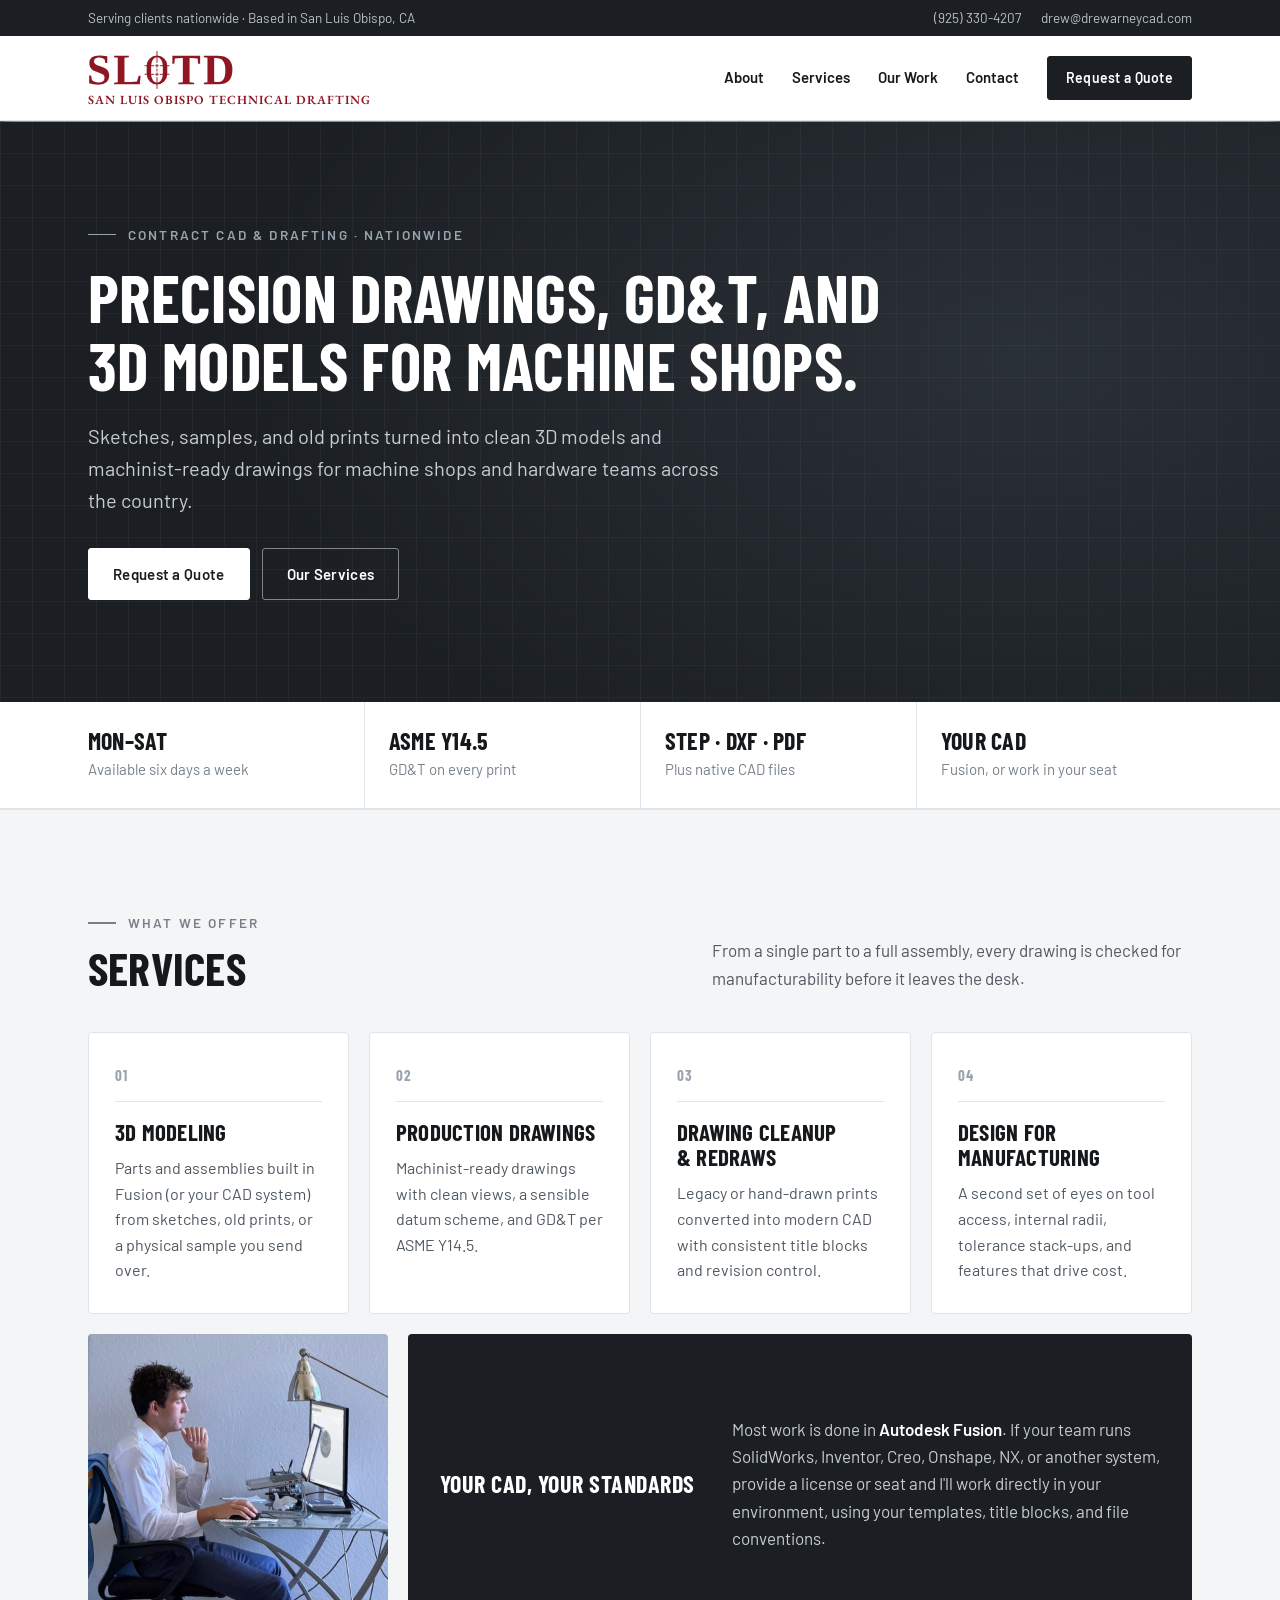
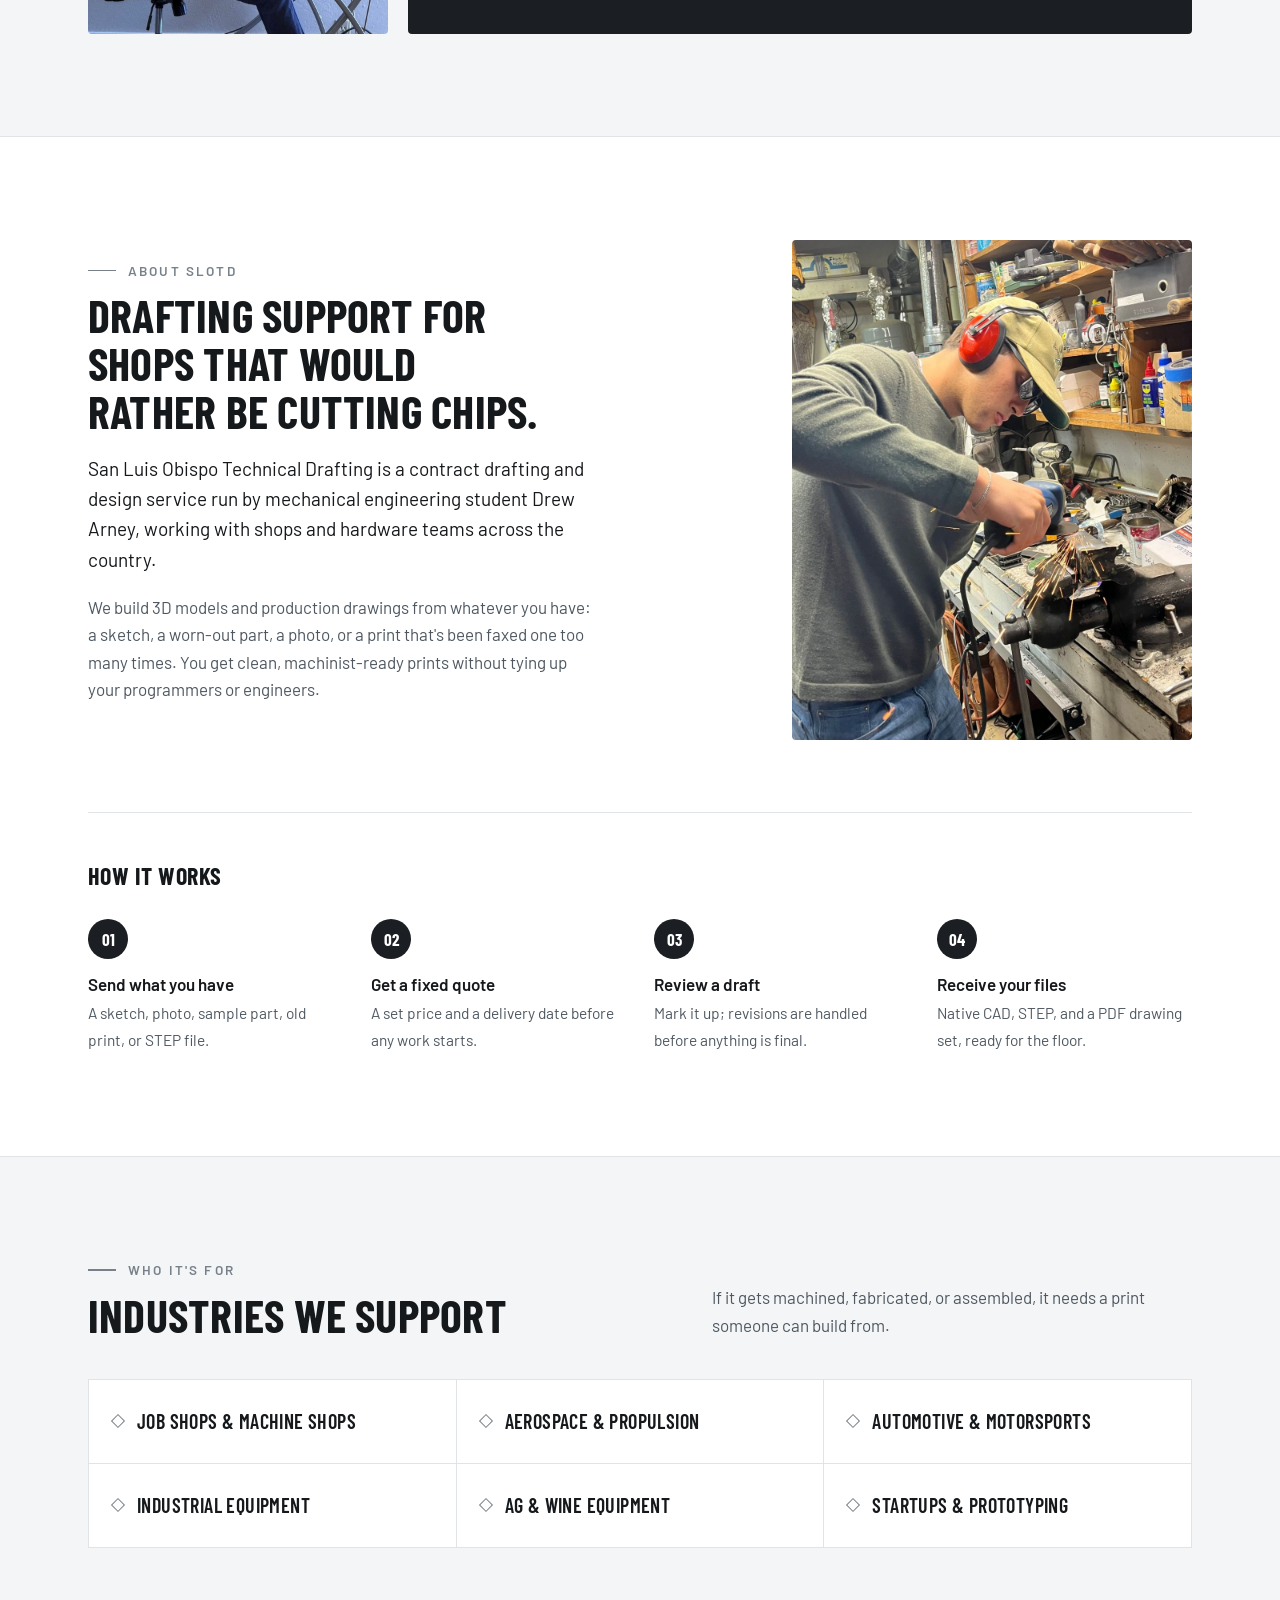
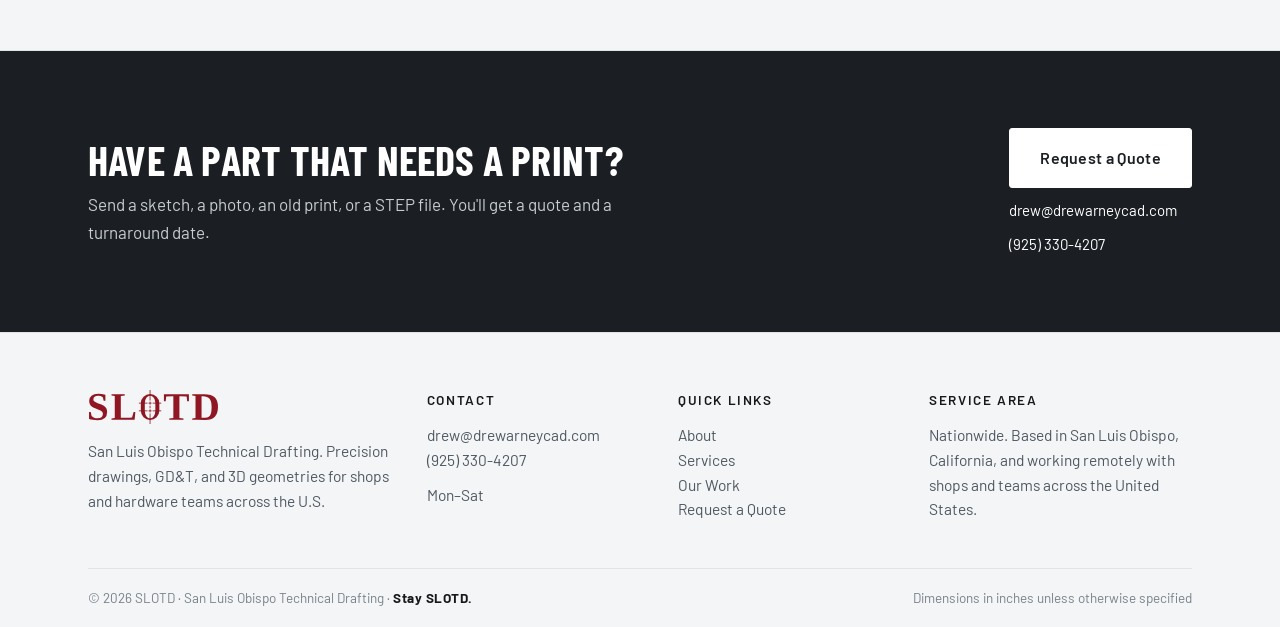
==== index.html @ 4fedac9d "Text-only hero; split photos between Services and About - Removes the sample drawing from the hero -" ====
<!doctype html>
<html lang="en">
<head>
  <meta charset="utf-8" />
  <meta name="viewport" content="width=device-width, initial-scale=1" />
  <title>SLOTD — San Luis Obispo Technical Drafting</title>
  <link rel="icon" href="logo-mark.svg" type="image/svg+xml" />
  <meta name="description" content="San Luis Obispo Technical Drafting: precision drawings, GD&T, and 3D CAD geometry for machine shops and hardware teams nationwide." />
  <link rel="preconnect" href="https://fonts.googleapis.com" />
  <link rel="preconnect" href="https://fonts.gstatic.com" crossorigin />
  <link rel="stylesheet" href="https://fonts.googleapis.com/css2?family=Barlow+Condensed:wght@600;700&family=Barlow:wght@400;500;600&family=EB+Garamond:wght@600&display=swap" />
  <link rel="stylesheet" href="styles.css" />
  <script type="importmap">
    { "imports": { "three": "./vendor/three.module.min.js" } }
  </script>
</head>
<body>
  <div class="utility">
    <div class="utility-in">
      <span class="util-item">Serving clients nationwide · Based in San Luis Obispo, CA</span>
      <span class="util-right">
        <a class="util-item" data-phone hidden></a>
        <a class="util-item" data-email></a>
      </span>
    </div>
  </div>

  <header class="topbar">
    <a class="brand" href="#top"><svg class="logo" viewBox="-54 -1609 6831 1877" role="img" aria-label="SLOTD"><g fill="currentColor"><path d="M0 -411H88L133 -196Q175 -147 260.0 -114.0Q345 -81 436 -81Q723 -81 723 -317Q723 -391 668.5 -442.0Q614 -493 497 -533Q325 -590 249.5 -625.5Q174 -661 122.0 -709.0Q70 -757 39.0 -825.5Q8 -894 8 -994Q8 -1171 128.5 -1263.5Q249 -1356 481 -1356Q649 -1356 853 -1313V-994H764L719 -1178Q617 -1252 481 -1252Q358 -1252 292.0 -1206.5Q226 -1161 226 -1067Q226 -1000 281.0 -952.5Q336 -905 453 -868Q682 -793 767.5 -737.5Q853 -682 898.0 -600.0Q943 -518 943 -407Q943 20 440 20Q325 20 205.5 0.5Q86 -19 0 -51Z"/><path d="M1864 -1268 1657 -1242V-106H1930Q2143 -106 2243 -126L2325 -405H2415L2377 0H1170V-73L1342 -100V-1242L1171 -1268V-1341H1864Z"/><path d="M4183.52 0V-73L4396.52 -100V-1235H4345.52Q4116.52 -1235 4023.5200000000004 -1215L3996.5200000000004 -966H3905.5200000000004V-1341H5208.52V-966H5116.52L5089.52 -1215Q5006.52 -1233 4761.52 -1233H4712.52V-100L4925.52 -73V0Z"/><path d="M6391.52 -670Q6391.52 -960 6285.52 -1095.5Q6179.52 -1231 5940.52 -1231H5866.52V-114Q5962.52 -106 6040.52 -106Q6170.52 -106 6246.02 -162.0Q6321.52 -218 6356.52 -337.5Q6391.52 -457 6391.52 -670ZM6017.52 -1341Q6378.52 -1341 6551.02 -1177.5Q6723.52 -1014 6723.52 -678Q6723.52 -333 6558.52 -164.5Q6393.52 4 6059.52 4L5610.52 0H5380.52V-73L5552.52 -100V-1242L5380.52 -1268V-1341Z"/></g><path fill-rule="evenodd" d="M2700.0,-871.7 A482.8,482.8 0 0 1 3665.5,-871.7 L3665.5,-469.3 A482.8,482.8 0 0 1 2700.0,-469.3 Z M2907.9,-871.7 A274.9,391.6 0 0 1 3457.7,-871.7 L3457.7,-469.3 A274.9,391.6 0 0 1 2907.9,-469.3 Z" fill="currentColor"/><path d="M3102.3,-871.7L3263.2,-871.7M3182.8,-791.2L3182.8,-952.1M3316.9,-871.7L3766.1,-871.7M3048.7,-871.7L2599.4,-871.7M3102.3,-469.3L3263.2,-469.3M3182.8,-388.9L3182.8,-549.8M3316.9,-469.3L3766.1,-469.3M3048.7,-469.3L2599.4,-469.3M3182.8,-1005.8L3182.8,-1555.6M3182.8,-737.6L3182.8,-603.4M3182.8,-335.2L3182.8,214.6" stroke="var(--logo-line, var(--crimson))" stroke-width="42.9" fill="none"/></svg><span id="brand-full" class="brand-full">San Luis Obispo Technical Drafting</span></a>
    <nav aria-label="Main">
      <a href="#about">About</a>
      <a href="#services">Services</a>
      <a href="work.html">Our Work</a>
      <a href="#contact">Contact</a>
      <a href="#contact" class="btn btn-primary nav-quote">Request a Quote</a>
    </nav>
  </header>

  <main id="top">
    <div class="hero-band">
      <section class="hero hero-text">
        <div class="hero-copy">
          <p class="eyebrow">Contract CAD &amp; Drafting · Nationwide</p>
          <h1>Precision drawings, GD&amp;T, and 3D models for machine shops.</h1>
          <p class="lede" id="tagline"></p>
          <div class="hero-actions">
            <a class="btn btn-light" href="#contact">Request a Quote</a>
            <a class="btn btn-outline-light" href="#services">Our Services</a>
          </div>
        </div>
      </section>
    </div>

    <div class="facts">
      <div class="facts-in">
        <div class="fact"><strong>Mon–Sat</strong><span>Available six days a week</span></div>
        <div class="fact"><strong>ASME Y14.5</strong><span>GD&amp;T on every print</span></div>
        <div class="fact"><strong>STEP · DXF · PDF</strong><span>Plus native CAD files</span></div>
        <div class="fact"><strong>Your CAD</strong><span>Fusion, or work in your seat</span></div>
      </div>
    </div>

    <section id="services" class="section-alt">
      <div class="section">
        <div class="section-head">
          <div>
            <p class="kicker">What we offer</p>
            <h2>Services</h2>
          </div>
          <p>From a single part to a full assembly, every drawing is checked for manufacturability before it leaves the desk.</p>
        </div>
        <div id="services-grid" class="services"></div>
        <div class="cad-row">
          <figure class="photo">
            <img src="img/cad-desk.jpg" alt="Drew Arney working on a CAD model at his desk" width="900" height="900" loading="lazy" />
          </figure>
          <div class="cad-note">
            <h3>Your CAD, your standards</h3>
            <p>Most work is done in <strong>Autodesk Fusion</strong>. If your team runs SolidWorks, Inventor, Creo, Onshape, NX, or another system, provide a license or seat and I'll work directly in your environment, using your templates, title blocks, and file conventions.</p>
          </div>
        </div>
      </div>
    </section>

    <section id="about" class="section">
      <div class="split split-photo">
        <div>
          <p class="kicker">About SLOTD</p>
          <h2>Drafting support for shops that would rather be cutting chips.</h2>
          <p class="body-lg">San Luis Obispo Technical Drafting is a contract drafting and design service run by mechanical engineering student Drew Arney, working with shops and hardware teams across the country.</p>
          <p>We build 3D models and production drawings from whatever you have: a sketch, a worn-out part, a photo, or a print that's been faxed one too many times. You get clean, machinist-ready prints without tying up your programmers or engineers.</p>
        </div>
        <figure class="photo photo-shop">
          <img src="img/shop-grinding.jpg" alt="Drew Arney grinding a steel part at a workbench vise" width="1000" height="1250" loading="lazy" />
        </figure>
      </div>

      <div class="process">
        <h3>How it works</h3>
        <ol class="steps">
        <li><strong>Send what you have</strong><span>A sketch, photo, sample part, old print, or STEP file.</span></li>
        <li><strong>Get a fixed quote</strong><span>A set price and a delivery date before any work starts.</span></li>
        <li><strong>Review a draft</strong><span>Mark it up; revisions are handled before anything is final.</span></li>
        <li><strong>Receive your files</strong><span>Native CAD, STEP, and a PDF drawing set, ready for the floor.</span></li>
        </ol>
      </div>
    </section>

    <section class="section-alt">
      <div class="section">
        <div class="section-head">
          <div>
            <p class="kicker">Who it's for</p>
            <h2>Industries we support</h2>
          </div>
          <p>If it gets machined, fabricated, or assembled, it needs a print someone can build from.</p>
        </div>
        <ul class="tiles">
          <li>Job Shops &amp; Machine Shops</li>
          <li>Aerospace &amp; Propulsion</li>
          <li>Automotive &amp; Motorsports</li>
          <li>Industrial Equipment</li>
          <li>Ag &amp; Wine Equipment</li>
          <li>Startups &amp; Prototyping</li>
        </ul>
      </div>
    </section>

    <section id="contact" class="cta-band">
      <div class="cta-in">
        <div>
          <h2>Have a part that needs a print?</h2>
          <p>Send a sketch, a photo, an old print, or a STEP file. You'll get a quote and a turnaround date.</p>
        </div>
        <div class="cta-actions">
          <a id="email-link" data-quote class="btn btn-light btn-lg" href="#">Request a Quote</a>
          <span class="cta-email" data-email-text></span>
          <a class="cta-email" data-phone hidden></a>
        </div>
      </div>
    </section>
  </main>

  <footer class="footer">
    <div class="footer-in">
      <div class="f-col">
        <div class="f-logo"><svg class="logo" viewBox="-54 -1609 6831 1877" role="img" aria-label="SLOTD"><g fill="currentColor"><path d="M0 -411H88L133 -196Q175 -147 260.0 -114.0Q345 -81 436 -81Q723 -81 723 -317Q723 -391 668.5 -442.0Q614 -493 497 -533Q325 -590 249.5 -625.5Q174 -661 122.0 -709.0Q70 -757 39.0 -825.5Q8 -894 8 -994Q8 -1171 128.5 -1263.5Q249 -1356 481 -1356Q649 -1356 853 -1313V-994H764L719 -1178Q617 -1252 481 -1252Q358 -1252 292.0 -1206.5Q226 -1161 226 -1067Q226 -1000 281.0 -952.5Q336 -905 453 -868Q682 -793 767.5 -737.5Q853 -682 898.0 -600.0Q943 -518 943 -407Q943 20 440 20Q325 20 205.5 0.5Q86 -19 0 -51Z"/><path d="M1864 -1268 1657 -1242V-106H1930Q2143 -106 2243 -126L2325 -405H2415L2377 0H1170V-73L1342 -100V-1242L1171 -1268V-1341H1864Z"/><path d="M4183.52 0V-73L4396.52 -100V-1235H4345.52Q4116.52 -1235 4023.5200000000004 -1215L3996.5200000000004 -966H3905.5200000000004V-1341H5208.52V-966H5116.52L5089.52 -1215Q5006.52 -1233 4761.52 -1233H4712.52V-100L4925.52 -73V0Z"/><path d="M6391.52 -670Q6391.52 -960 6285.52 -1095.5Q6179.52 -1231 5940.52 -1231H5866.52V-114Q5962.52 -106 6040.52 -106Q6170.52 -106 6246.02 -162.0Q6321.52 -218 6356.52 -337.5Q6391.52 -457 6391.52 -670ZM6017.52 -1341Q6378.52 -1341 6551.02 -1177.5Q6723.52 -1014 6723.52 -678Q6723.52 -333 6558.52 -164.5Q6393.52 4 6059.52 4L5610.52 0H5380.52V-73L5552.52 -100V-1242L5380.52 -1268V-1341Z"/></g><path fill-rule="evenodd" d="M2700.0,-871.7 A482.8,482.8 0 0 1 3665.5,-871.7 L3665.5,-469.3 A482.8,482.8 0 0 1 2700.0,-469.3 Z M2907.9,-871.7 A274.9,391.6 0 0 1 3457.7,-871.7 L3457.7,-469.3 A274.9,391.6 0 0 1 2907.9,-469.3 Z" fill="currentColor"/><path d="M3102.3,-871.7L3263.2,-871.7M3182.8,-791.2L3182.8,-952.1M3316.9,-871.7L3766.1,-871.7M3048.7,-871.7L2599.4,-871.7M3102.3,-469.3L3263.2,-469.3M3182.8,-388.9L3182.8,-549.8M3316.9,-469.3L3766.1,-469.3M3048.7,-469.3L2599.4,-469.3M3182.8,-1005.8L3182.8,-1555.6M3182.8,-737.6L3182.8,-603.4M3182.8,-335.2L3182.8,214.6" stroke="var(--logo-line, var(--crimson))" stroke-width="42.9" fill="none"/></svg></div>
        <p>San Luis Obispo Technical Drafting. Precision drawings, GD&amp;T, and 3D geometries for shops and hardware teams across the U.S.</p>
      </div>
      <div class="f-col">
        <h4>Contact</h4>
        <p><a data-email></a><br /><a data-phone hidden></a></p>
        <p id="hours"></p>
      </div>
      <div class="f-col">
        <h4>Quick Links</h4>
        <p><a href="#about">About</a><br /><a href="#services">Services</a><br /><a href="work.html">Our Work</a><br /><a href="#contact">Request a Quote</a></p>
      </div>
      <div class="f-col">
        <h4>Service Area</h4>
        <p>Nationwide. Based in San Luis Obispo, California, and working remotely with shops and teams across the United States.</p>
      </div>
    </div>
    <div class="f-bottom">
      <span>© <span id="year"></span> <span id="foot-name">SLOTD</span> · San Luis Obispo Technical Drafting · <strong class="motto">Stay SLOTD.</strong></span>
      <span>Dimensions in inches unless otherwise specified</span>
    </div>
  </footer>

  <dialog id="lightbox">
    <button class="lb-close" aria-label="Close">✕</button>
    <img alt="" />
  </dialog>

  <script type="module" src="app.js"></script>
</body>
</html>
---- styles.css ----
/* SLOTD — clean machine-shop layout. Neutral charcoal, steel, and white;
   the logo is the only red on the page.
   Utility bar → white nav → dark hero → facts strip →
   about + process → services → industries → quote banner → footer. */
:root {
  --white: #ffffff;
  --paper: #ffffff;
  --paper-2: #f4f5f6;          /* alternating sections */
  --ink: #16191c;              /* headings, primary text */
  --ink-2: #4f5861;            /* body copy */
  --ink-3: #78818a;            /* captions, kickers */
  --line: #e1e4e7;
  --line-2: #cdd2d7;
  --charcoal: #1b1f23;         /* hero, buttons */
  --charcoal-2: #272c32;
  --charcoal-3: #353b42;
  --steel: #9aa4ae;
  --logo-red: #8f1622;         /* logo only */
  --viewer-bg: #eceef0;
  --sans: "Barlow", system-ui, -apple-system, "Segoe UI", Roboto, sans-serif;
  --serif: "EB Garamond", Garamond, "Times New Roman", serif;   /* brand lockup only */
  --display: "Barlow Condensed", "Barlow", system-ui, sans-serif;
  --wrap: 1200px;
  --gut: clamp(16px, 4vw, 48px);
}

* { box-sizing: border-box; }
html { scroll-behavior: smooth; scroll-padding-top: 84px; }
body {
  margin: 0; background: var(--paper); color: var(--ink-2);
  font-family: var(--sans); font-size: 17px; line-height: 1.6;
  -webkit-font-smoothing: antialiased;
}
a { color: inherit; }
h1, h2, h3, h4 { color: var(--ink); text-wrap: balance; }
:focus-visible { outline: 2px solid var(--ink); outline-offset: 2px; }

/* ── utility bar ── */
.utility { background: var(--charcoal); color: #b9c0c7; font-size: 13.5px; }
.utility-in {
  max-width: var(--wrap); margin: 0 auto; padding: 7px var(--gut);
  display: flex; justify-content: space-between; gap: 8px 20px; flex-wrap: wrap;
}
.util-right { display: flex; gap: 20px; flex-wrap: wrap; }
.utility a { text-decoration: none; }
.utility a:hover { color: var(--white); }

/* ── nav ── */
.topbar {
  position: sticky; top: 0; z-index: 10;
  display: flex; align-items: center; justify-content: space-between; gap: 16px;
  padding: 14px max(var(--gut), calc((100% - var(--wrap)) / 2 + var(--gut)));
  background: rgba(255, 255, 255, .97);
  border-bottom: 1px solid var(--line);
  backdrop-filter: saturate(1.4) blur(8px);
}
.brand { display: flex; flex-direction: column; align-items: flex-start; gap: 3px; text-decoration: none; min-width: 0; }
.logo { --logo-line: var(--logo-red); display: block; height: 40px; width: auto; color: var(--logo-red); overflow: visible; flex: none; }
.brand-full {
  font-family: var(--serif); font-weight: 600; font-size: 12.5px; line-height: 1.1;
  color: var(--logo-red); text-transform: uppercase; letter-spacing: .08em; white-space: nowrap;
}
.topbar nav { display: flex; gap: 28px; align-items: center; }
.topbar nav a:not(.btn) {
  text-decoration: none; color: var(--ink); font-weight: 600; font-size: 15px;
  padding: 6px 0; border-bottom: 2px solid transparent;
}
.topbar nav a:not(.btn):hover { border-bottom-color: var(--ink); }
.topbar nav a[aria-current="page"] { border-bottom-color: var(--ink); }
.nav-quote { font-size: 14px !important; padding: 10px 18px !important; }

/* ── buttons ── */
.btn {
  display: inline-flex; align-items: center; justify-content: center; gap: 8px;
  padding: 13px 24px; border: 1.5px solid var(--charcoal); border-radius: 3px;
  text-decoration: none; font-family: var(--sans); font-weight: 600; font-size: 15px;
  letter-spacing: .02em;
  background: transparent; color: var(--charcoal); cursor: pointer;
  transition: background .15s, color .15s, border-color .15s;
}
.btn-primary { background: var(--charcoal); color: var(--white); }
.btn-primary:hover { background: var(--charcoal-3); border-color: var(--charcoal-3); }
.btn-light { background: var(--white); border-color: var(--white); color: var(--charcoal); }
.btn-light:hover { background: #dfe3e7; border-color: #dfe3e7; }
.btn-outline-light { border-color: rgba(255, 255, 255, .45); color: var(--white); }
.btn-outline-light:hover { border-color: var(--white); background: rgba(255, 255, 255, .08); }
.btn-lg { font-size: 16px; padding: 16px 30px; }

/* ── hero ── */
.hero-band {
  color: var(--white);
  background-color: var(--charcoal);
  background-image:
    linear-gradient(rgba(255, 255, 255, .035) 1px, transparent 1px),
    linear-gradient(90deg, rgba(255, 255, 255, .035) 1px, transparent 1px),
    radial-gradient(90% 120% at 80% 40%, #2a3037 0%, var(--charcoal) 70%);
  background-size: 32px 32px, 32px 32px, auto;
}
.hero {
  max-width: var(--wrap); margin: 0 auto; padding: clamp(56px, 8vw, 104px) var(--gut);
  display: grid; grid-template-columns: minmax(0, 1.05fr) minmax(0, 1fr); gap: clamp(32px, 5vw, 72px); align-items: center;
}
.eyebrow {
  font-size: 13.5px; font-weight: 600; color: var(--steel); letter-spacing: .16em; text-transform: uppercase;
  margin: 0 0 18px; display: flex; align-items: center; gap: 12px;
}
.eyebrow::before { content: ""; width: 28px; height: 1.5px; background: var(--steel); }
h1 {
  font-family: var(--display); font-weight: 700; color: var(--white);
  font-size: clamp(40px, 5.4vw, 66px); line-height: 1.02; margin: 0 0 22px;
  text-transform: uppercase; letter-spacing: .005em;
}
.lede { font-size: clamp(18px, 1.8vw, 20px); color: #c6ccd2; max-width: 46ch; margin: 0 0 32px; }
.hero-actions { display: flex; gap: 12px; flex-wrap: wrap; }
.hero-text { grid-template-columns: minmax(0, 860px); }
.hero-text .lede { max-width: 58ch; }

/* ── facts strip ── */
.facts { background: var(--white); border-bottom: 1px solid var(--line); }
.facts-in {
  max-width: var(--wrap); margin: 0 auto; padding: 0 var(--gut);
  display: grid; grid-template-columns: repeat(4, 1fr);
}
.fact { padding: 26px 24px; border-left: 1px solid var(--line); }
.fact:first-child { border-left: 0; padding-left: 0; }
.fact strong { display: block; font-family: var(--display); font-size: 24px; font-weight: 700; color: var(--ink); text-transform: uppercase; letter-spacing: .01em; line-height: 1.1; }
.fact span { font-size: 15px; color: var(--ink-3); }

/* ── sections ── */
.section { max-width: var(--wrap); margin: 0 auto; padding: clamp(64px, 8vw, 104px) var(--gut); }
.section-alt { background: var(--paper-2); border-top: 1px solid var(--line); border-bottom: 1px solid var(--line); }
.kicker {
  margin: 0 0 10px; color: var(--ink-3); font-size: 13.5px; font-weight: 600;
  text-transform: uppercase; letter-spacing: .16em;
  display: flex; align-items: center; gap: 12px;
}
.kicker::before { content: ""; width: 28px; height: 1.5px; background: var(--ink-3); }
h2 {
  font-family: var(--display); font-weight: 700; text-transform: uppercase;
  font-size: clamp(32px, 4vw, 46px); line-height: 1.04; margin: 0 0 18px; letter-spacing: .005em;
}
.section-head {
  display: grid; grid-template-columns: minmax(0, 1fr) minmax(0, 1fr); gap: 16px 48px; align-items: end;
  margin-bottom: 40px;
}
.section-head h2 { margin: 0; }
.section-head > p { margin: 0; max-width: 48ch; justify-self: end; }
.body-lg { font-size: 19px; color: var(--ink); }

/* photos */
.photo { margin: 0; }
.photo img { display: block; width: 100%; height: auto; aspect-ratio: 1; object-fit: cover; border-radius: 4px; }
.split > .photo { max-width: 400px; width: 100%; justify-self: end; }
.photo-shop img { aspect-ratio: 4 / 5; object-position: 50% 30%; }

/* about + process */
.split { display: grid; grid-template-columns: minmax(0, 1fr) minmax(0, 1fr); gap: clamp(36px, 6vw, 80px); align-items: center; }
.split p { max-width: 58ch; }
.process { margin-top: clamp(48px, 6vw, 72px); padding-top: clamp(32px, 4vw, 44px); border-top: 1px solid var(--line); }
.process h3 { margin: 0 0 24px; font-family: var(--display); font-size: 24px; text-transform: uppercase; letter-spacing: .02em; }
.steps { list-style: none; margin: 0; padding: 0; counter-reset: step; display: grid; grid-template-columns: repeat(4, minmax(0, 1fr)); gap: 28px; }
.steps li { counter-increment: step; }
.steps li::before {
  content: counter(step, decimal-leading-zero);
  display: grid; place-items: center; width: 40px; height: 40px; margin-bottom: 14px; border-radius: 50%;
  background: var(--charcoal); color: var(--white); font-family: var(--display); font-weight: 700; font-size: 17px;
}
.steps strong { display: block; color: var(--ink); font-weight: 600; font-size: 17px; line-height: 1.3; margin-bottom: 4px; }
.steps span { font-size: 15.5px; }

/* services */
.services { display: grid; grid-template-columns: repeat(4, minmax(0, 1fr)); gap: 20px; }
.service {
  padding: 30px 26px; background: var(--white); border: 1px solid var(--line); border-radius: 4px;
  transition: border-color .15s, box-shadow .15s, transform .15s;
}
.service:hover { border-color: var(--line-2); box-shadow: 0 10px 28px rgba(22, 25, 28, .08); transform: translateY(-2px); }
.service-num { display: block; font-family: var(--display); font-weight: 700; font-size: 15px; color: var(--steel); letter-spacing: .08em; margin-bottom: 18px; padding-bottom: 14px; border-bottom: 1px solid var(--line); }
.service h3 { margin: 0 0 10px; font-family: var(--display); font-size: 23px; line-height: 1.1; text-transform: uppercase; letter-spacing: .01em; }
.service p { margin: 0; font-size: 16px; }

.cad-row { margin-top: 20px; display: grid; grid-template-columns: minmax(0, 300px) minmax(0, 1fr); gap: 20px; align-items: stretch; }
.cad-row .photo img { height: 100%; }
.cad-note {
  align-content: center; padding: 28px 32px; background: var(--charcoal); color: #c6ccd2; border-radius: 4px;
  display: grid; grid-template-columns: minmax(0, 260px) minmax(0, 1fr); gap: 8px 32px; align-items: center;
}
.cad-note h3 { margin: 0; font-family: var(--display); font-size: 24px; text-transform: uppercase; letter-spacing: .02em; color: var(--white); }
.cad-note p { margin: 0; }
.cad-note strong { color: var(--white); font-weight: 600; }

/* industries */
.tiles { list-style: none; margin: 0; padding: 0; display: grid; grid-template-columns: repeat(3, 1fr); border-top: 1px solid var(--line); border-left: 1px solid var(--line); }
.tiles li {
  display: flex; align-items: center; gap: 14px; min-height: 84px; padding: 20px 24px;
  border-right: 1px solid var(--line); border-bottom: 1px solid var(--line); background: var(--white);
  font-family: var(--display); font-weight: 600; font-size: 20px; color: var(--ink); text-transform: uppercase; letter-spacing: .02em;
}
.tiles li::before { content: ""; width: 8px; height: 8px; border: 1.5px solid var(--ink-3); transform: rotate(45deg); flex: none; }

/* quote banner */
.cta-band { background: var(--charcoal); color: #c6ccd2; }
.cta-in {
  max-width: var(--wrap); margin: 0 auto; padding: clamp(52px, 6vw, 80px) var(--gut);
  display: flex; align-items: center; justify-content: space-between; gap: 28px; flex-wrap: wrap;
}
.cta-in > div:first-child { min-width: 0; flex: 1 1 420px; }
.cta-in h2 { color: var(--white); margin: 0 0 10px; font-size: clamp(30px, 3.6vw, 42px); }
.cta-in p { margin: 0; max-width: 56ch; }
.cta-actions { display: flex; flex-direction: column; align-items: flex-start; gap: 10px; }
.cta-email { color: var(--white); font-size: 15px; user-select: all; }
a.cta-email { text-decoration: none; user-select: auto; }
a.cta-email:hover { text-decoration: underline; }

/* ── project card ── */
.project { border: 1px solid var(--line-2); border-radius: 4px; overflow: hidden; background: var(--white); box-shadow: 0 10px 28px rgba(22, 25, 28, .06); }
.project + .project { margin-top: 40px; }
.project-top { display: grid; grid-template-columns: 1.35fr 1fr; }
.viewer { position: relative; min-height: 440px; background: var(--viewer-bg); border-right: 1px solid var(--line-2); cursor: grab; touch-action: none; }
.viewer:active { cursor: grabbing; }
.viewer canvas { display: block; width: 100% !important; height: 100% !important; position: absolute; inset: 0; }
.viewer-hint { position: absolute; left: 12px; bottom: 10px; font-size: 13px; color: var(--ink-3); pointer-events: none; }
.viewer-reset { position: absolute; right: 10px; bottom: 10px; font-family: var(--sans); font-size: 13px; background: var(--white); border: 1px solid var(--line-2); border-radius: 3px; padding: 4px 10px; cursor: pointer; }
.viewer-msg { position: absolute; inset: 0; display: grid; place-items: center; text-align: center; font-size: 15px; color: var(--ink-3); padding: 24px; }
.info { padding: 30px; display: flex; flex-direction: column; min-width: 0; }
.info h3 { font-family: var(--display); font-size: 30px; margin: 0 0 10px; text-transform: uppercase; letter-spacing: .01em; }
.info p { margin: 0 0 18px; }
.info ul { margin: 0 0 22px; padding-left: 18px; font-size: 16px; }
.info li { margin-bottom: 6px; }
.info li::marker { color: var(--ink-3); }
.titleblock { margin-top: auto; display: grid; grid-template-columns: 1fr 1fr; border: 1px solid var(--ink); font-size: 15px; color: var(--ink); }
.titleblock div { padding: 6px 9px; border-right: 1px solid var(--ink); border-bottom: 1px solid var(--ink); }
.titleblock div:nth-child(2n) { border-right: 0; }
.titleblock div:nth-last-child(-n+2) { border-bottom: 0; }
.titleblock .tb-wide { grid-column: 1 / -1; border-right: 0; border-top: 1px solid var(--ink); }
.titleblock span { display: block; font-size: 11px; color: var(--ink-3); text-transform: uppercase; letter-spacing: .08em; }
.drawings { border-top: 1px solid var(--line-2); }
.tabs { display: flex; flex-wrap: wrap; border-bottom: 1px solid var(--line); }
.tab { font-family: var(--sans); font-size: 15px; padding: 11px 16px; background: none; border: 0; border-right: 1px solid var(--line); cursor: pointer; color: var(--ink-3); }
.tab[aria-selected="true"] { color: var(--ink); background: var(--paper-2); box-shadow: inset 0 -2px 0 var(--ink); }
.tab-pdf { margin-left: auto; text-decoration: none; border-left: 1px solid var(--line); border-right: 0; }
.sheet { padding: clamp(10px, 2vw, 22px); background: var(--paper-2); }
.sheet img { display: block; width: 100%; height: auto; background: #fff; border: 1px solid var(--line); cursor: zoom-in; }

/* ── footer ── */
.footer { background: var(--paper-2); color: var(--ink-2); border-top: 1px solid var(--line); font-size: 15.5px; }
.footer-in {
  max-width: var(--wrap); margin: 0 auto; padding: 56px var(--gut) 36px;
  display: grid; grid-template-columns: 1.4fr 1fr 1fr 1.2fr; gap: 32px;
}
.f-col { min-width: 0; }
.f-col h4 { margin: 0 0 12px; text-transform: uppercase; letter-spacing: .12em; font-size: 13.5px; font-weight: 600; }
.f-col p { margin: 0 0 10px; }
.f-col a { text-decoration: none; overflow-wrap: anywhere; }
.f-col a:hover { color: var(--ink); text-decoration: underline; }
.f-logo { margin-bottom: 14px; }
.f-logo .logo { height: 36px; }
.f-bottom {
  width: min(calc(var(--wrap) - 2 * var(--gut)), calc(100% - 2 * var(--gut))); margin: 0 auto; padding: 18px 0;
  border-top: 1px solid var(--line);
  display: flex; justify-content: space-between; gap: 8px; flex-wrap: wrap; font-size: 13.5px; color: var(--ink-3);
}
.motto { color: var(--ink); letter-spacing: .04em; }

/* lightbox */
dialog#lightbox { border: 0; padding: 0; max-width: 96vw; max-height: 94vh; background: #fff; }
dialog#lightbox::backdrop { background: rgba(20, 22, 24, .85); }
dialog#lightbox img { display: block; max-width: 96vw; max-height: 94vh; }
.lb-close { position: absolute; top: 8px; right: 8px; border: 1px solid var(--line-2); background: var(--white); cursor: pointer; padding: 4px 9px; }

/* ── Our Work page ── */
.page-hero { grid-template-columns: 1fr; padding-block: clamp(56px, 7vw, 92px); }
.page-hero .lede { margin-bottom: 0; }
.empty-gallery {
  display: grid; justify-items: center; text-align: center; gap: 14px;
  padding: clamp(40px, 6vw, 72px) 24px; background: var(--paper-2);
  border: 1.5px dashed var(--line-2); border-radius: 4px; max-width: 760px; margin: 0 auto;
}
.empty-mark { width: 80px; height: 80px; color: var(--ink-3); }
.empty-gallery h2 { margin: 0; font-size: clamp(26px, 3vw, 34px); }
.empty-gallery p { margin: 0 0 8px; max-width: 52ch; }

@media (max-width: 1060px) {
  .topbar nav a:not(.btn) { display: none; }
  .services { grid-template-columns: repeat(2, minmax(0, 1fr)); }
  .footer-in { grid-template-columns: 1fr 1fr; }
}
@media (max-width: 900px) {
  .hero { grid-template-columns: 1fr; }
  .split > .photo { justify-self: start; max-width: 360px; }
  .cad-row { grid-template-columns: 1fr; }
  .cad-row .photo { max-width: 360px; }
  .tiles { grid-template-columns: repeat(2, 1fr); }
  .steps { grid-template-columns: repeat(2, minmax(0, 1fr)); }
  .facts-in { grid-template-columns: repeat(2, 1fr); }
  .fact:nth-child(3) { border-left: 0; padding-left: 0; }
  .fact:nth-child(n+3) { border-top: 1px solid var(--line); }
  .split, .section-head { grid-template-columns: 1fr; }
  .section-head > p { justify-self: start; }
  .project-top { grid-template-columns: 1fr; }
  .viewer { min-height: 340px; border-right: 0; border-bottom: 1px solid var(--line-2); }
  .tab-pdf { margin-left: 0; }
  .viewer-hint { display: none; }
}
@media (max-width: 600px) {
  .topbar { gap: 10px; }
  .brand { flex: none; }
  .logo { height: 28px; }
  .brand-full { font-size: 9.5px; letter-spacing: .03em; }
  .nav-quote { padding: 8px 12px !important; font-size: 13px !important; white-space: nowrap; }
  .utility-in > .util-item:first-child { display: none; }
  .facts-in { grid-template-columns: 1fr; }
  .fact, .fact:nth-child(3) { border-left: 0; padding: 18px 0; }
  .fact + .fact { border-top: 1px solid var(--line); }
  .services, .tiles { grid-template-columns: 1fr; }
  .steps { grid-template-columns: 1fr; }
  .cad-note { grid-template-columns: 1fr; padding: 24px; }
  .footer-in { grid-template-columns: 1fr; }
}
@media (prefers-reduced-motion: reduce) {
  html { scroll-behavior: auto; }
  .service { transition: none; }
  .service:hover { transform: none; }
}
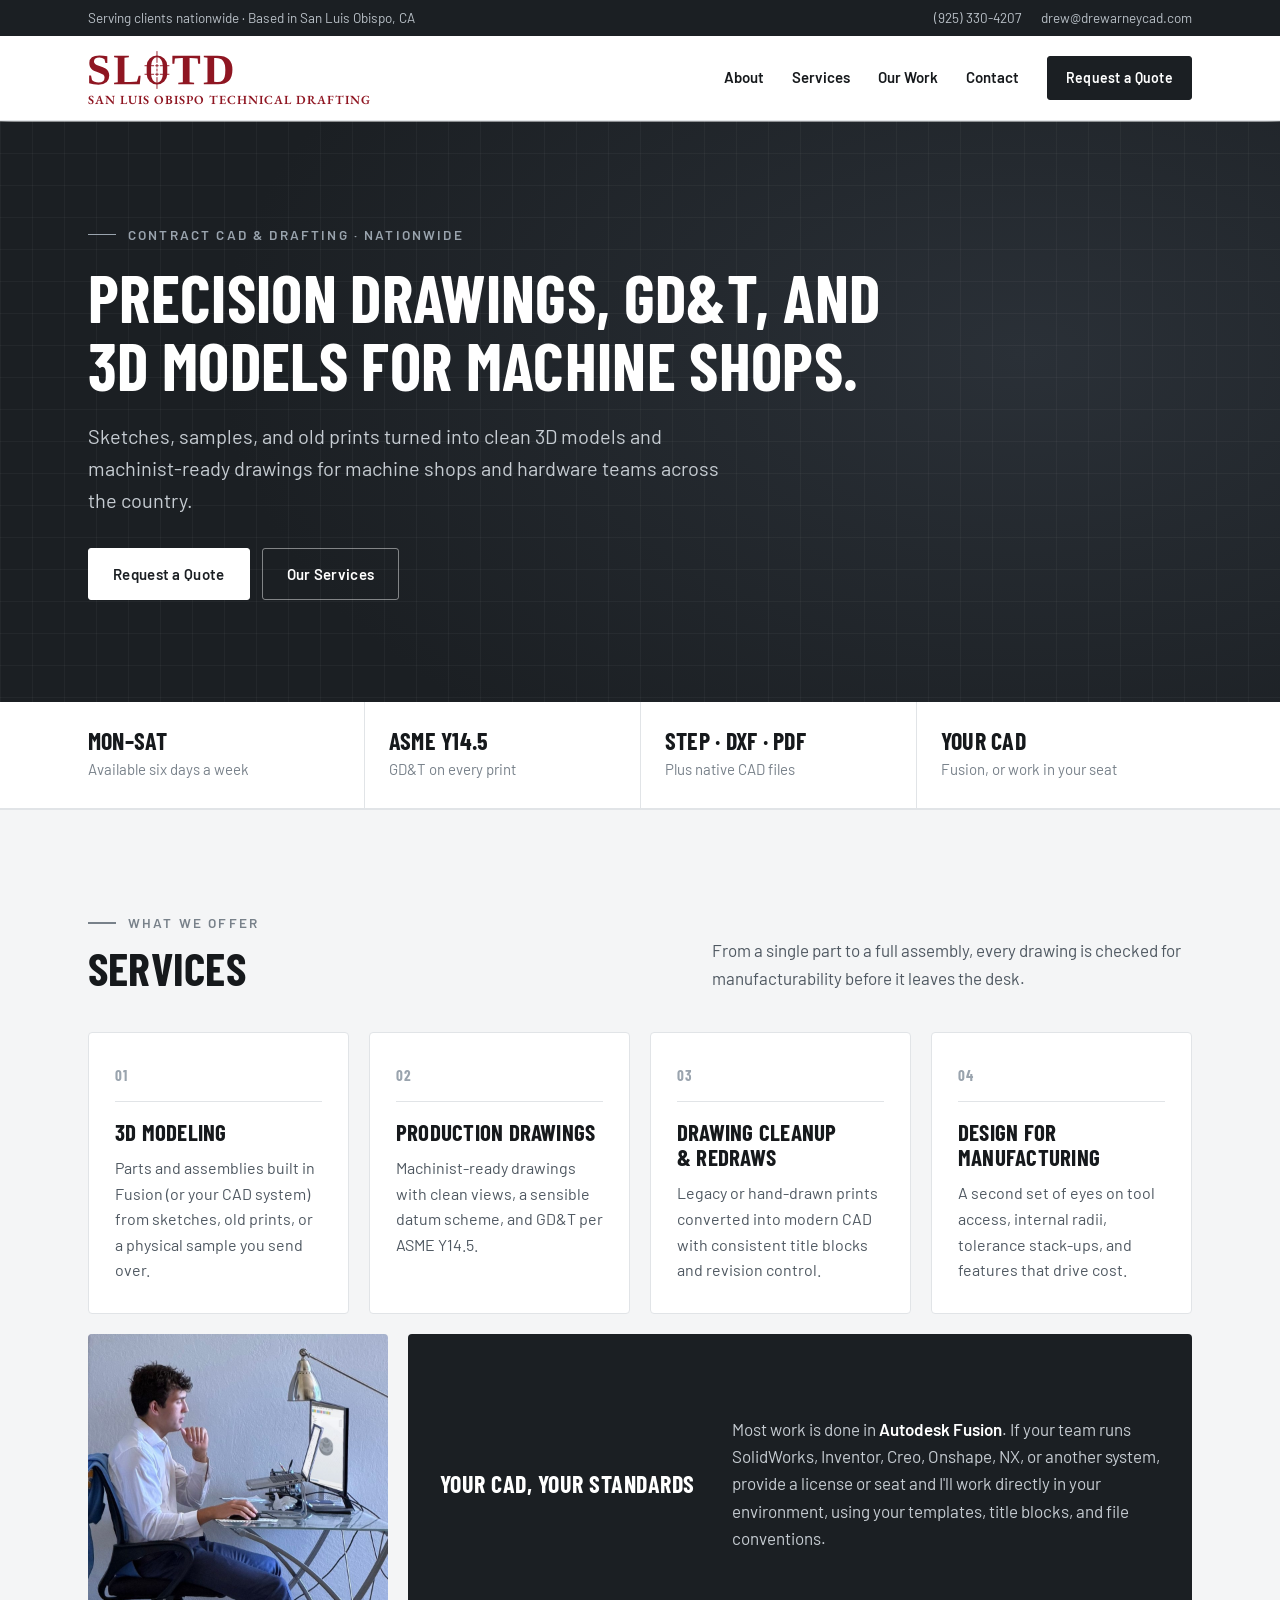
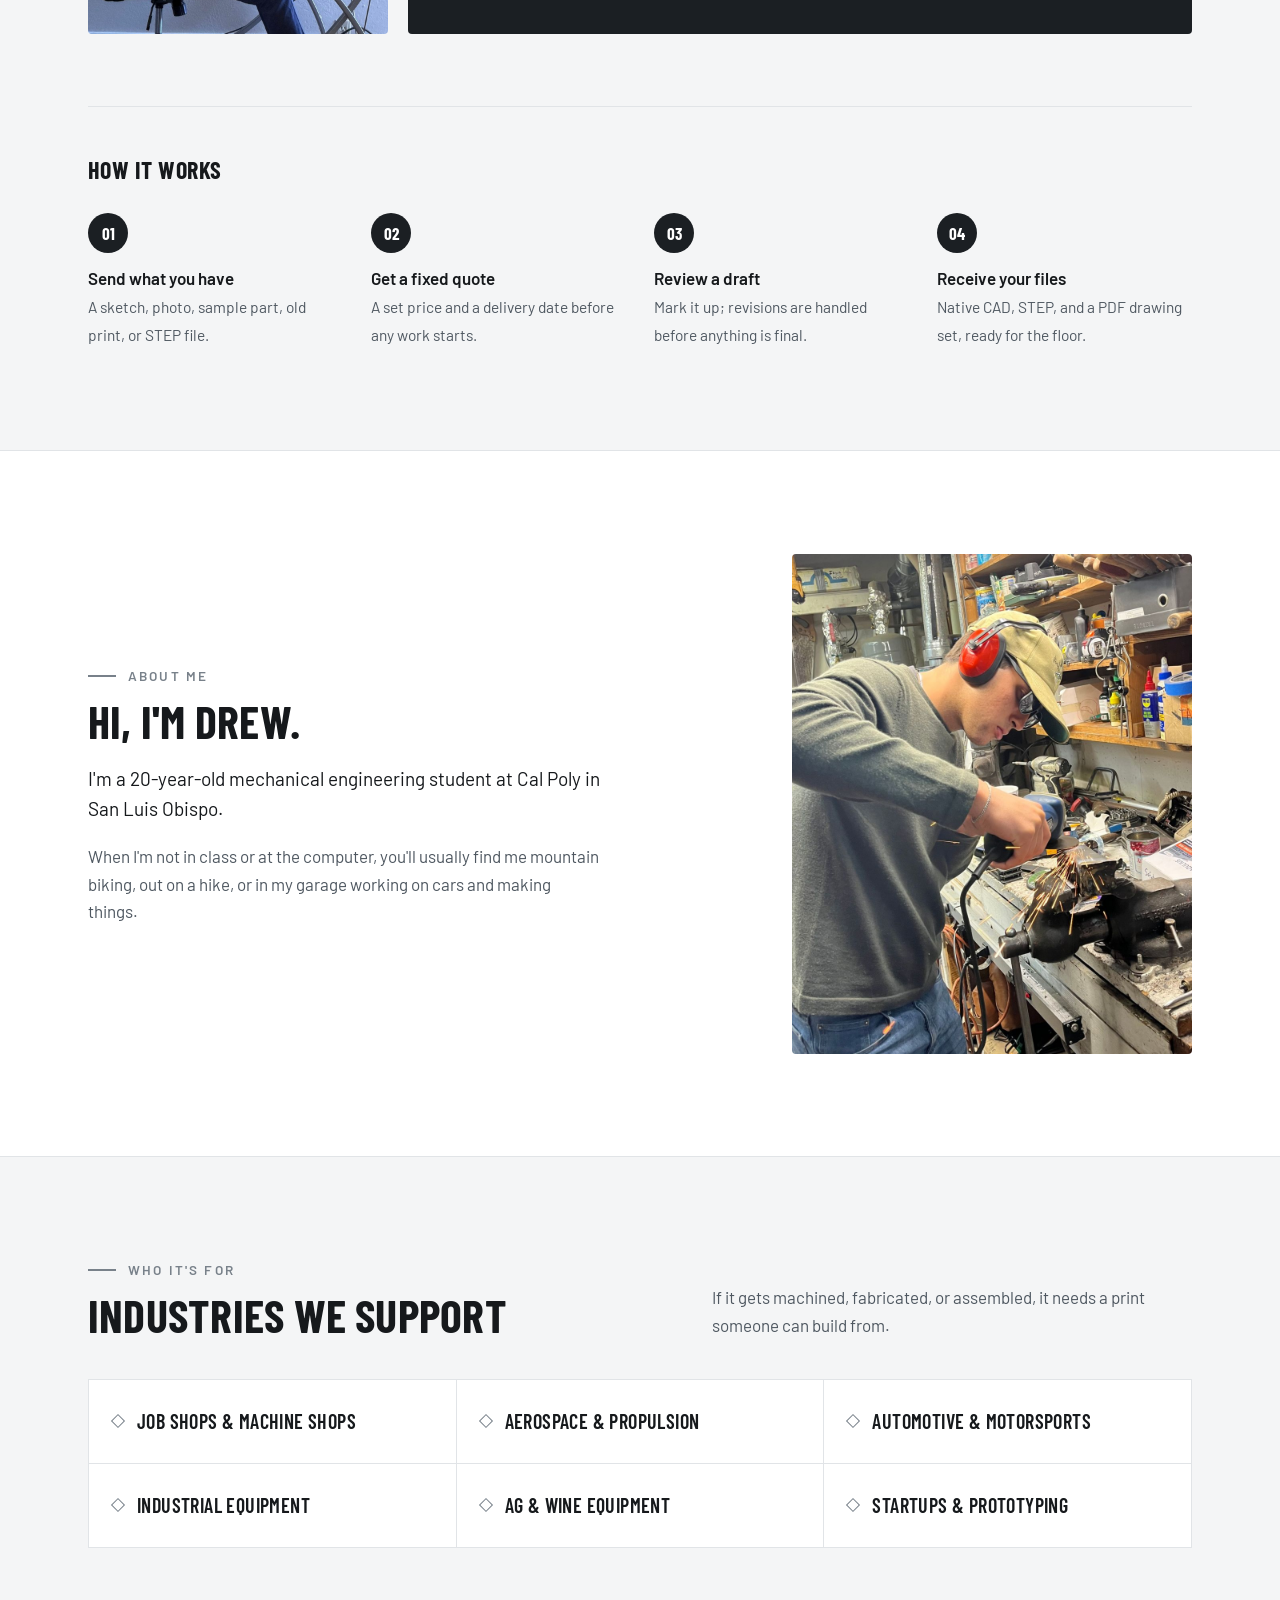
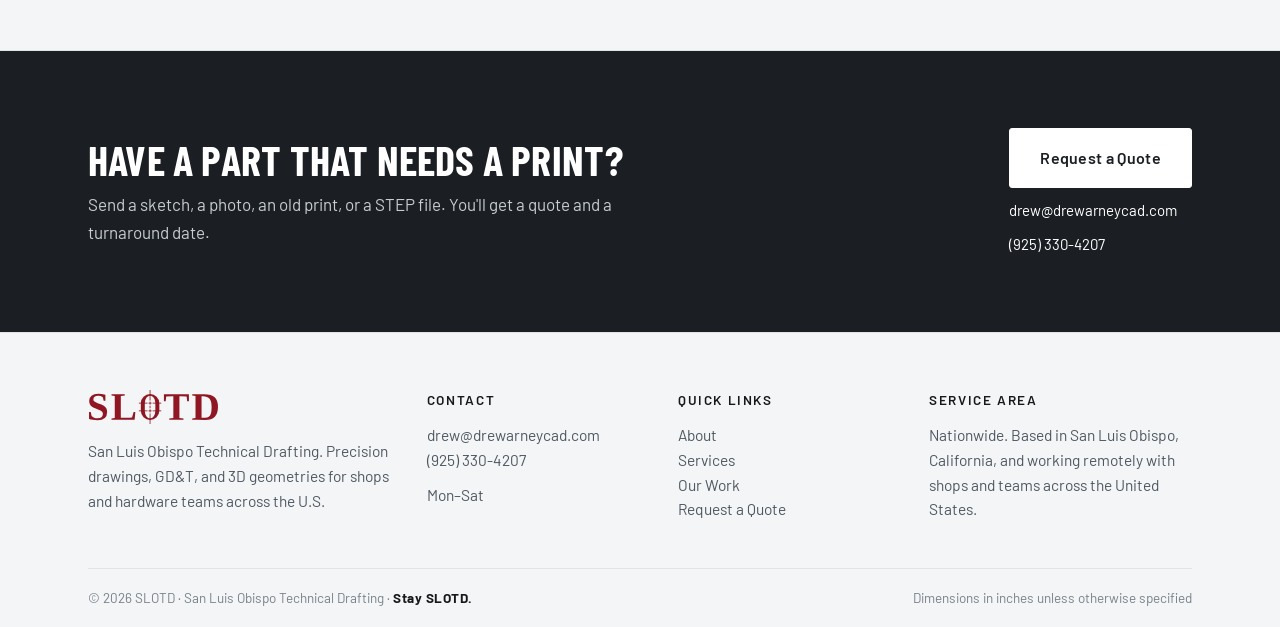
==== commit 1e6e790d: "Make About a personal bio; move How it works into Services Co-Authored-By: Claude Opus 5.5 <noreply@" ====
--- a/index.html
+++ b/index.html
@@ -79,30 +79,30 @@
             <p>Most work is done in <strong>Autodesk Fusion</strong>. If your team runs SolidWorks, Inventor, Creo, Onshape, NX, or another system, provide a license or seat and I'll work directly in your environment, using your templates, title blocks, and file conventions.</p>
           </div>
         </div>
+
+        <div class="process">
+          <h3>How it works</h3>
+          <ol class="steps">
+            <li><strong>Send what you have</strong><span>A sketch, photo, sample part, old print, or STEP file.</span></li>
+            <li><strong>Get a fixed quote</strong><span>A set price and a delivery date before any work starts.</span></li>
+            <li><strong>Review a draft</strong><span>Mark it up; revisions are handled before anything is final.</span></li>
+            <li><strong>Receive your files</strong><span>Native CAD, STEP, and a PDF drawing set, ready for the floor.</span></li>
+          </ol>
+        </div>
       </div>
     </section>
 
     <section id="about" class="section">
       <div class="split split-photo">
         <div>
-          <p class="kicker">About SLOTD</p>
-          <h2>Drafting support for shops that would rather be cutting chips.</h2>
-          <p class="body-lg">San Luis Obispo Technical Drafting is a contract drafting and design service run by mechanical engineering student Drew Arney, working with shops and hardware teams across the country.</p>
-          <p>We build 3D models and production drawings from whatever you have: a sketch, a worn-out part, a photo, or a print that's been faxed one too many times. You get clean, machinist-ready prints without tying up your programmers or engineers.</p>
+          <p class="kicker">About me</p>
+          <h2>Hi, I'm Drew.</h2>
+          <p class="body-lg">I'm a 20-year-old mechanical engineering student at Cal Poly in San Luis Obispo.</p>
+          <p>When I'm not in class or at the computer, you'll usually find me mountain biking, out on a hike, or in my garage working on cars and making things.</p>
         </div>
         <figure class="photo photo-shop">
-          <img src="img/shop-grinding.jpg" alt="Drew Arney grinding a steel part at a workbench vise" width="1000" height="1250" loading="lazy" />
+          <img src="img/shop-grinding.jpg" alt="Drew grinding a steel part at the workbench in his garage" width="1000" height="1250" loading="lazy" />
         </figure>
-      </div>
-
-      <div class="process">
-        <h3>How it works</h3>
-        <ol class="steps">
-        <li><strong>Send what you have</strong><span>A sketch, photo, sample part, old print, or STEP file.</span></li>
-        <li><strong>Get a fixed quote</strong><span>A set price and a delivery date before any work starts.</span></li>
-        <li><strong>Review a draft</strong><span>Mark it up; revisions are handled before anything is final.</span></li>
-        <li><strong>Receive your files</strong><span>Native CAD, STEP, and a PDF drawing set, ready for the floor.</span></li>
-        </ol>
       </div>
     </section>
 
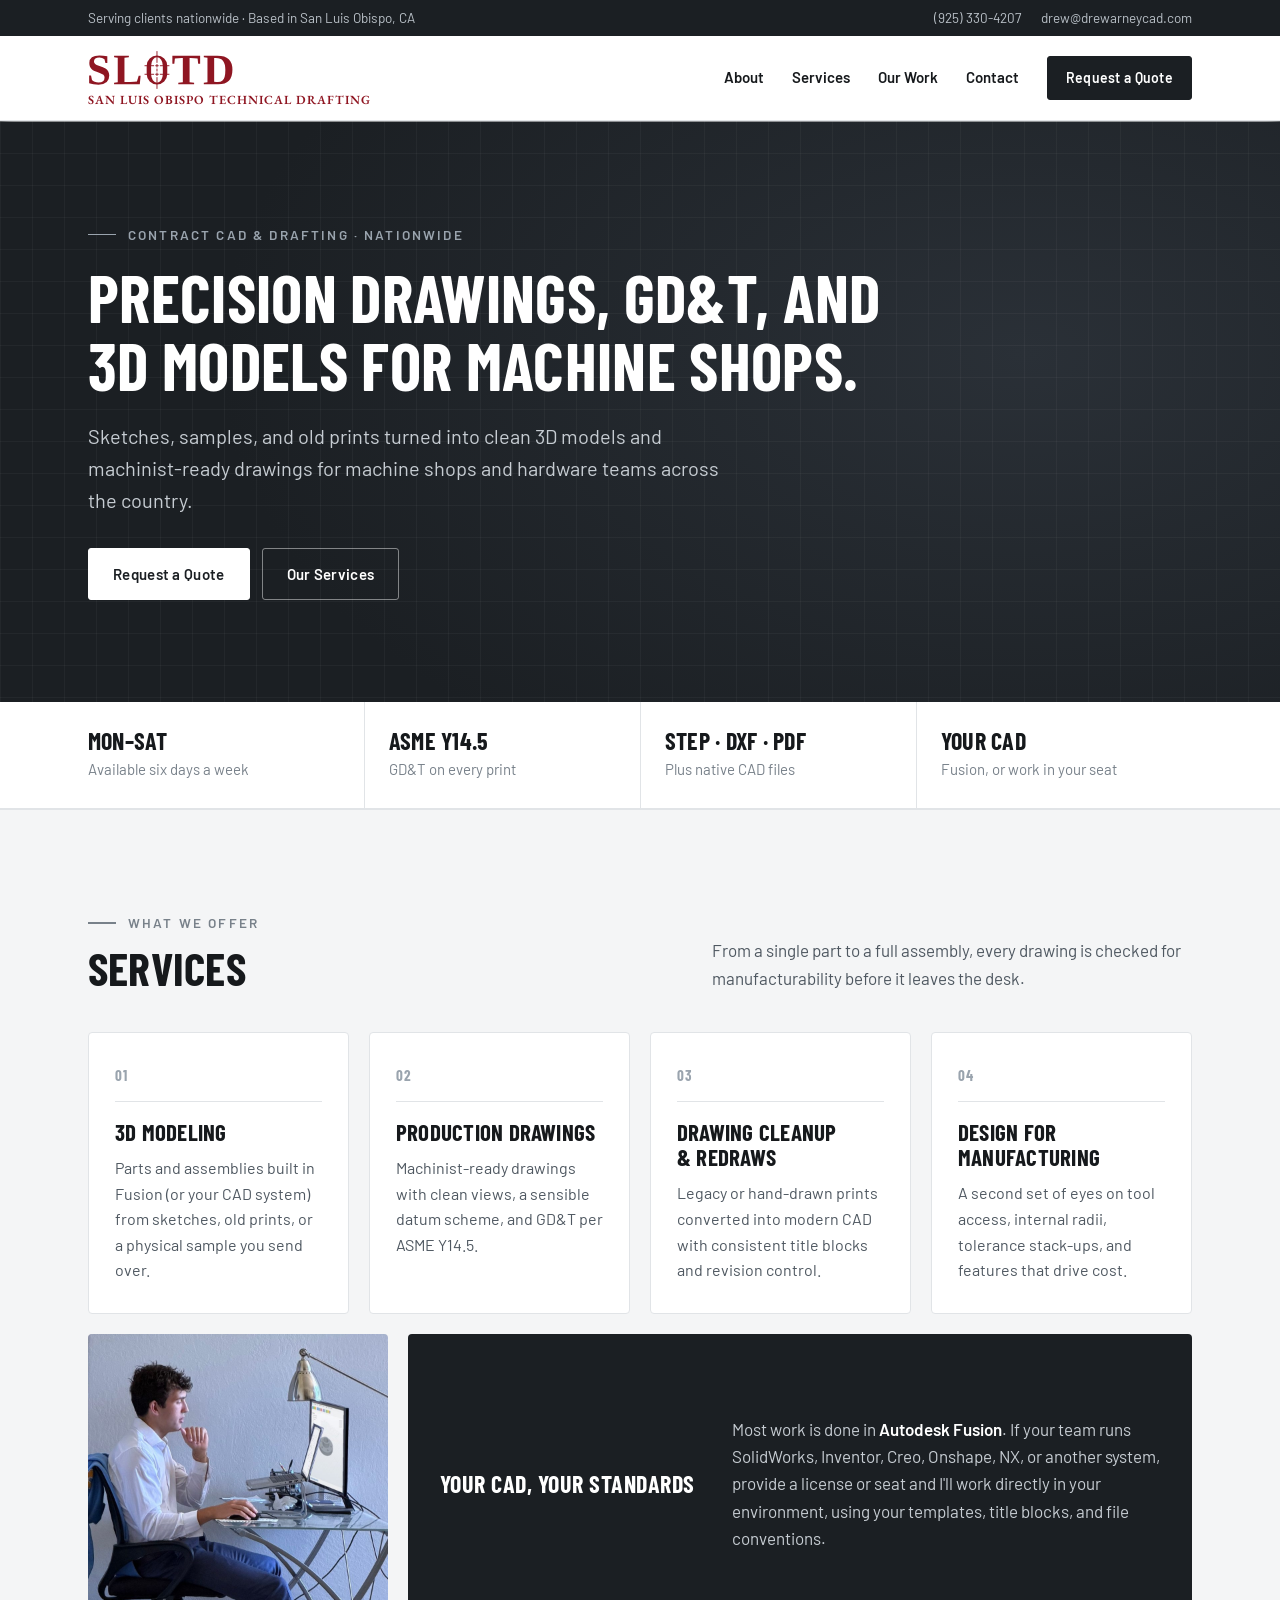
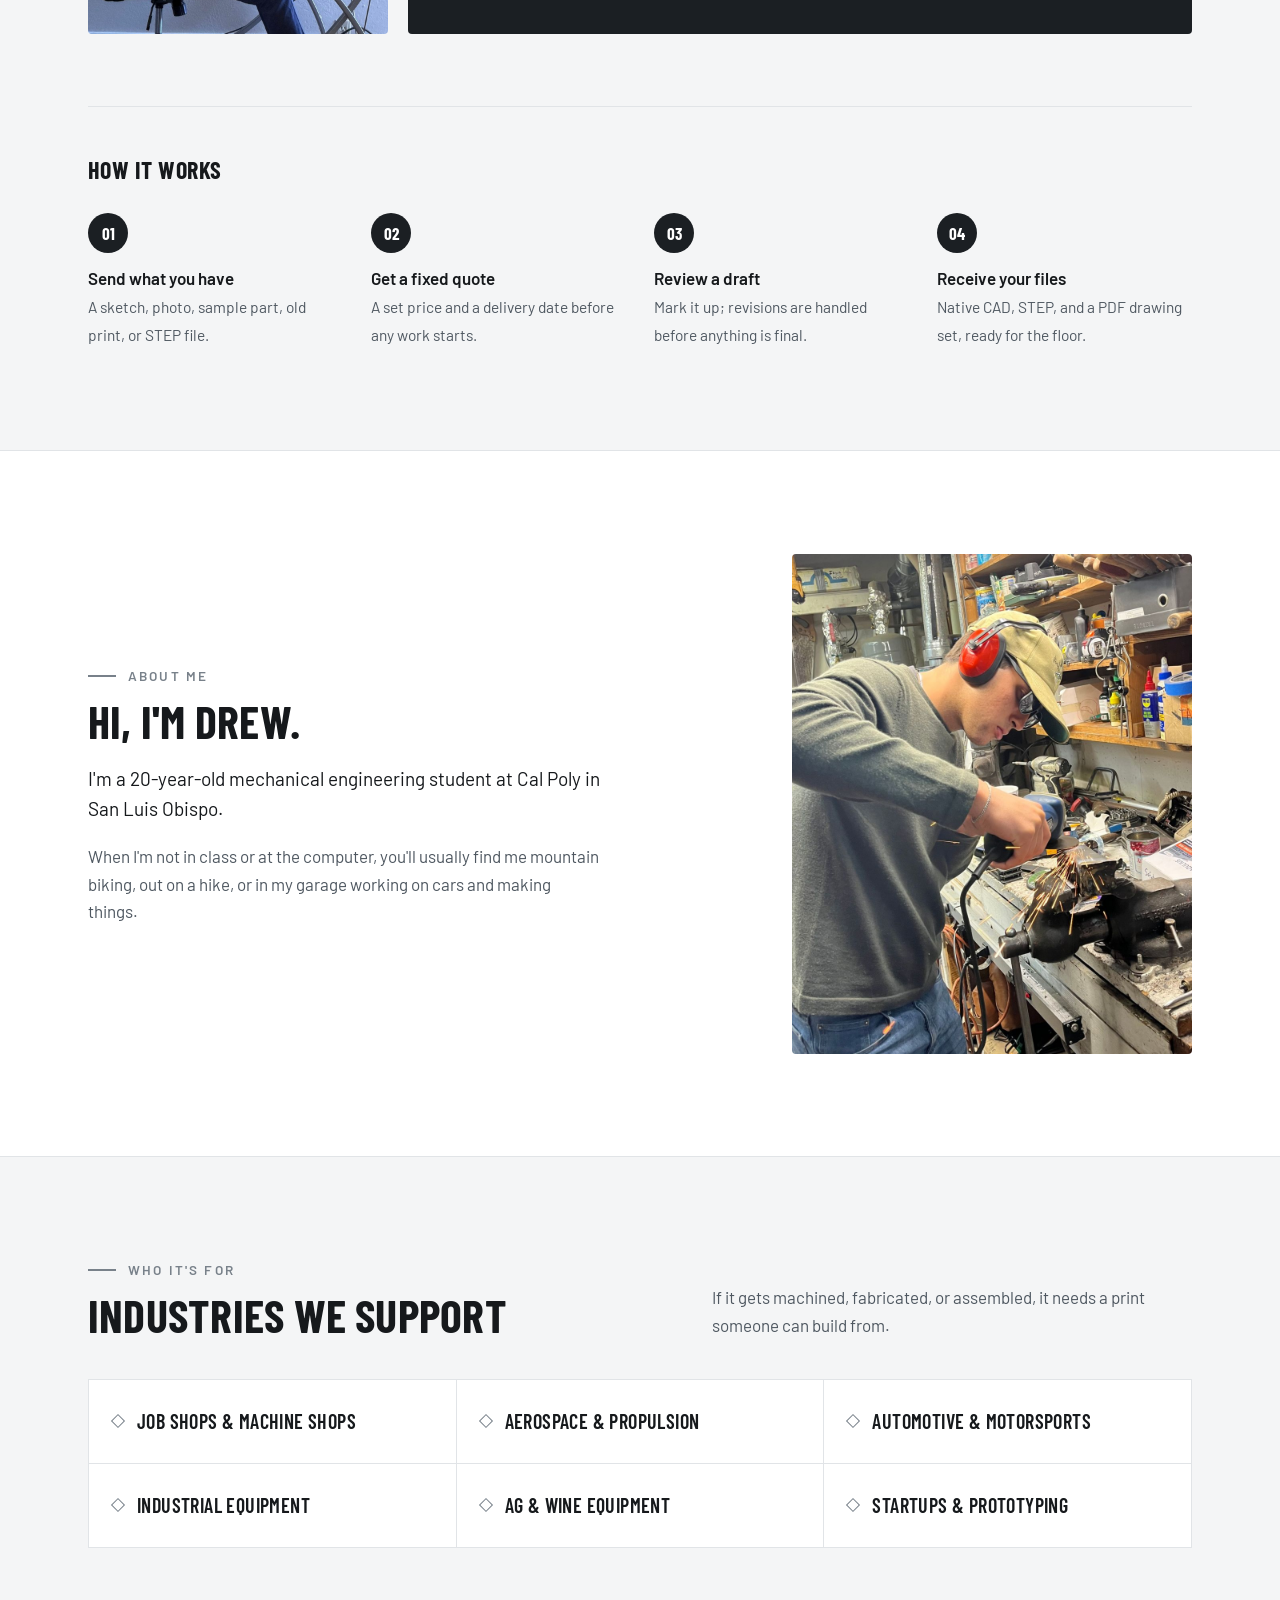
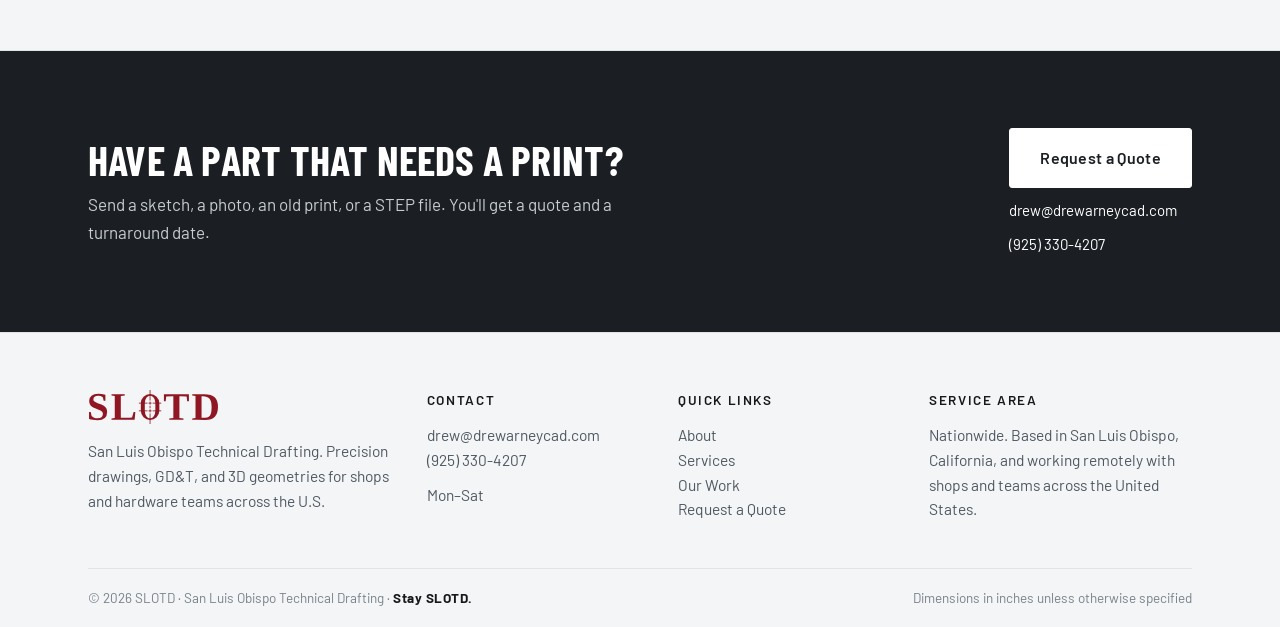
==== commit 609ceb01: "Version the desk photo URL so browsers fetch the latest edit Co-Authored-By: Claude Opus 5.5 <norepl" ====
--- a/index.html
+++ b/index.html
@@ -72,7 +72,7 @@
         <div id="services-grid" class="services"></div>
         <div class="cad-row">
           <figure class="photo">
-            <img src="img/cad-desk.jpg" alt="Drew Arney working on a CAD model at his desk" width="900" height="900" loading="lazy" />
+            <img src="img/cad-desk.jpg?v=f558431e" alt="Drew Arney working on a CAD model at his desk" width="900" height="900" loading="lazy" />
           </figure>
           <div class="cad-note">
             <h3>Your CAD, your standards</h3>
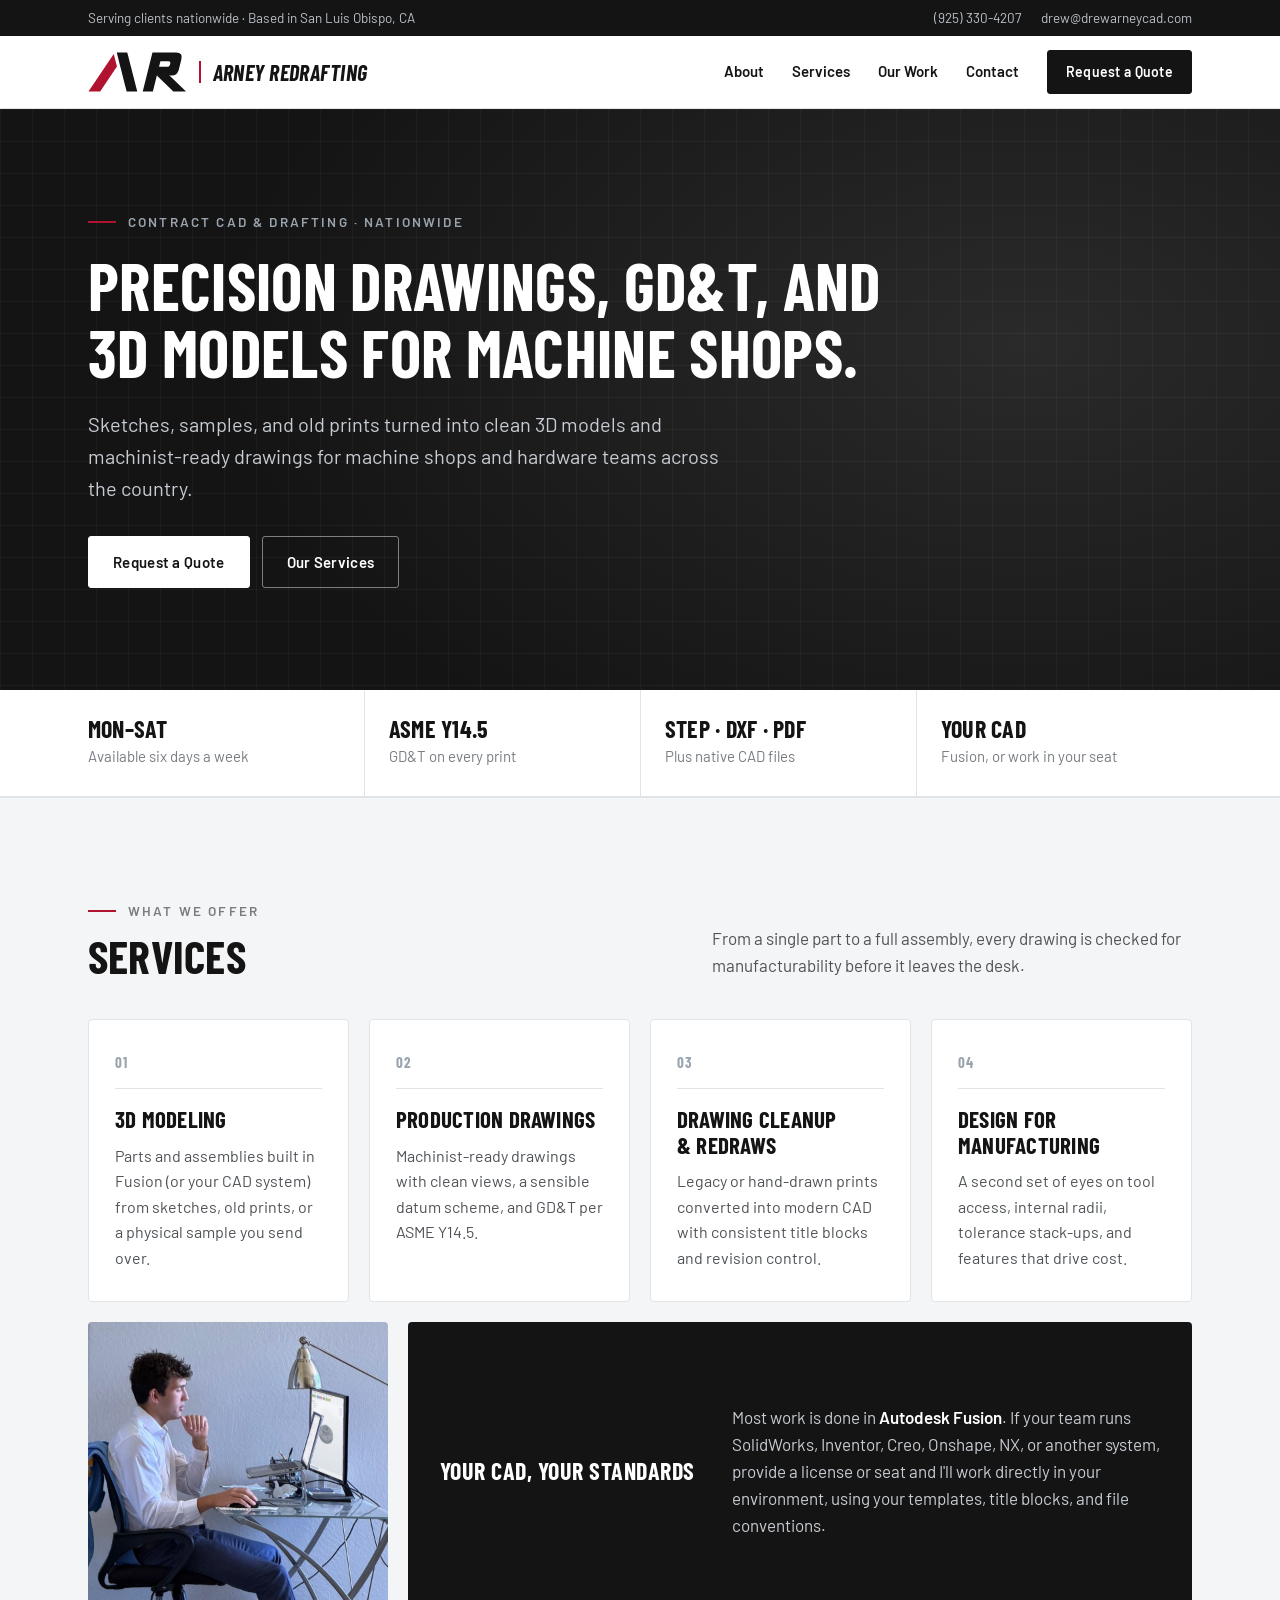
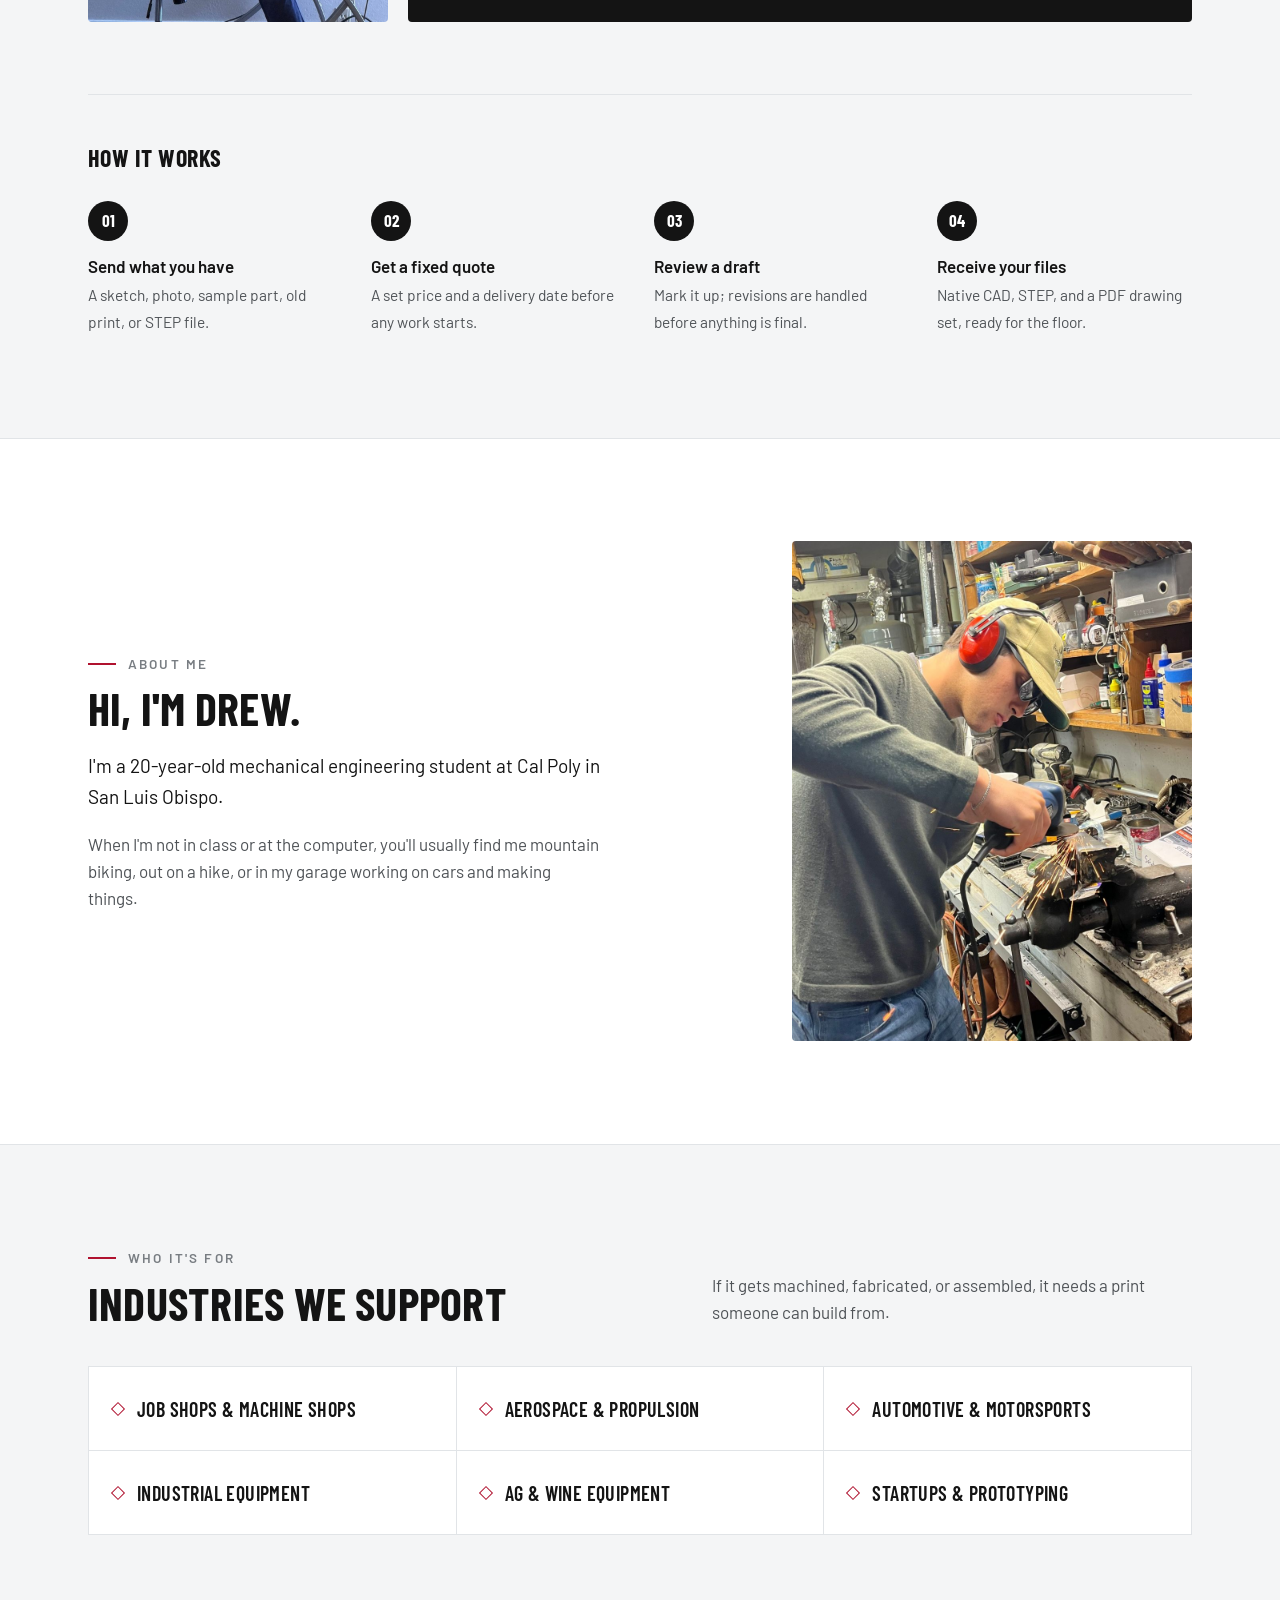
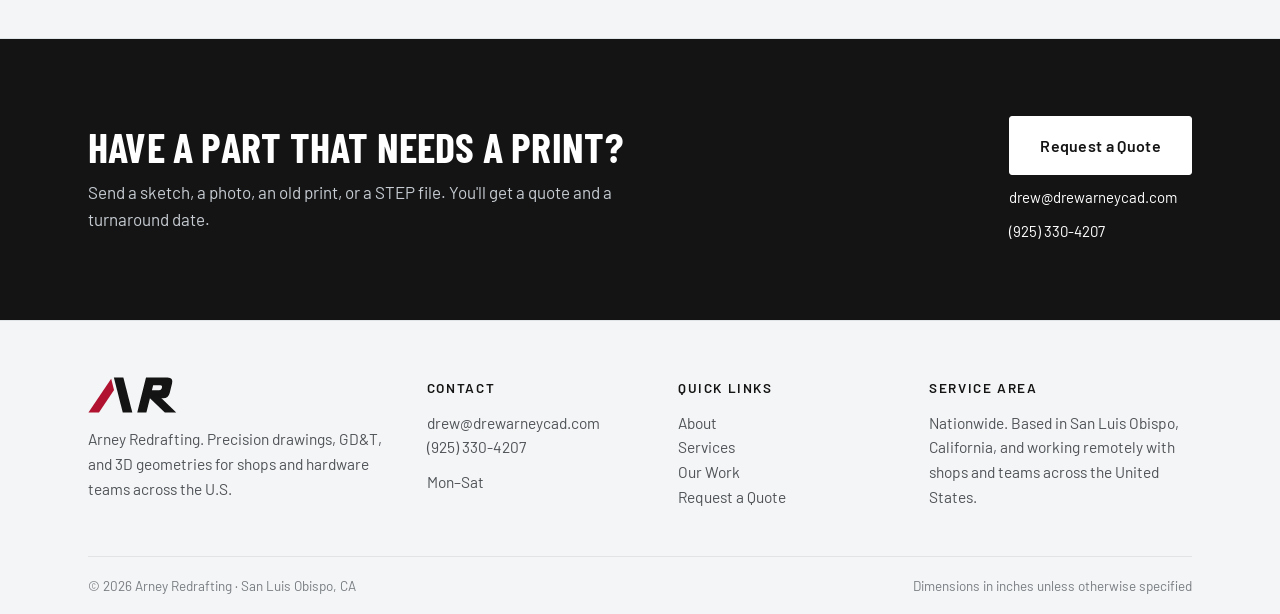
==== commit a338b9af: "Rebrand the site to Arney Redrafting with the new AR logo Replace the SLOTD wordmark with the AR log" ====
--- a/index.html
+++ b/index.html
@@ -3,12 +3,12 @@
 <head>
   <meta charset="utf-8" />
   <meta name="viewport" content="width=device-width, initial-scale=1" />
-  <title>SLOTD — San Luis Obispo Technical Drafting</title>
+  <title>Arney Redrafting — Precision CAD &amp; Drafting</title>
   <link rel="icon" href="logo-mark.svg" type="image/svg+xml" />
-  <meta name="description" content="San Luis Obispo Technical Drafting: precision drawings, GD&T, and 3D CAD geometry for machine shops and hardware teams nationwide." />
+  <meta name="description" content="Arney Redrafting: precision drawings, GD&T, and 3D CAD geometry for machine shops and hardware teams nationwide." />
   <link rel="preconnect" href="https://fonts.googleapis.com" />
   <link rel="preconnect" href="https://fonts.gstatic.com" crossorigin />
-  <link rel="stylesheet" href="https://fonts.googleapis.com/css2?family=Barlow+Condensed:wght@600;700&family=Barlow:wght@400;500;600&family=EB+Garamond:wght@600&display=swap" />
+  <link rel="stylesheet" href="https://fonts.googleapis.com/css2?family=Barlow+Condensed:ital,wght@0,600;0,700;1,700&family=Barlow:wght@400;500;600&display=swap" />
   <link rel="stylesheet" href="styles.css" />
   <script type="importmap">
     { "imports": { "three": "./vendor/three.module.min.js" } }
@@ -26,7 +26,7 @@
   </div>
 
   <header class="topbar">
-    <a class="brand" href="#top"><svg class="logo" viewBox="-54 -1609 6831 1877" role="img" aria-label="SLOTD"><g fill="currentColor"><path d="M0 -411H88L133 -196Q175 -147 260.0 -114.0Q345 -81 436 -81Q723 -81 723 -317Q723 -391 668.5 -442.0Q614 -493 497 -533Q325 -590 249.5 -625.5Q174 -661 122.0 -709.0Q70 -757 39.0 -825.5Q8 -894 8 -994Q8 -1171 128.5 -1263.5Q249 -1356 481 -1356Q649 -1356 853 -1313V-994H764L719 -1178Q617 -1252 481 -1252Q358 -1252 292.0 -1206.5Q226 -1161 226 -1067Q226 -1000 281.0 -952.5Q336 -905 453 -868Q682 -793 767.5 -737.5Q853 -682 898.0 -600.0Q943 -518 943 -407Q943 20 440 20Q325 20 205.5 0.5Q86 -19 0 -51Z"/><path d="M1864 -1268 1657 -1242V-106H1930Q2143 -106 2243 -126L2325 -405H2415L2377 0H1170V-73L1342 -100V-1242L1171 -1268V-1341H1864Z"/><path d="M4183.52 0V-73L4396.52 -100V-1235H4345.52Q4116.52 -1235 4023.5200000000004 -1215L3996.5200000000004 -966H3905.5200000000004V-1341H5208.52V-966H5116.52L5089.52 -1215Q5006.52 -1233 4761.52 -1233H4712.52V-100L4925.52 -73V0Z"/><path d="M6391.52 -670Q6391.52 -960 6285.52 -1095.5Q6179.52 -1231 5940.52 -1231H5866.52V-114Q5962.52 -106 6040.52 -106Q6170.52 -106 6246.02 -162.0Q6321.52 -218 6356.52 -337.5Q6391.52 -457 6391.52 -670ZM6017.52 -1341Q6378.52 -1341 6551.02 -1177.5Q6723.52 -1014 6723.52 -678Q6723.52 -333 6558.52 -164.5Q6393.52 4 6059.52 4L5610.52 0H5380.52V-73L5552.52 -100V-1242L5380.52 -1268V-1341Z"/></g><path fill-rule="evenodd" d="M2700.0,-871.7 A482.8,482.8 0 0 1 3665.5,-871.7 L3665.5,-469.3 A482.8,482.8 0 0 1 2700.0,-469.3 Z M2907.9,-871.7 A274.9,391.6 0 0 1 3457.7,-871.7 L3457.7,-469.3 A274.9,391.6 0 0 1 2907.9,-469.3 Z" fill="currentColor"/><path d="M3102.3,-871.7L3263.2,-871.7M3182.8,-791.2L3182.8,-952.1M3316.9,-871.7L3766.1,-871.7M3048.7,-871.7L2599.4,-871.7M3102.3,-469.3L3263.2,-469.3M3182.8,-388.9L3182.8,-549.8M3316.9,-469.3L3766.1,-469.3M3048.7,-469.3L2599.4,-469.3M3182.8,-1005.8L3182.8,-1555.6M3182.8,-737.6L3182.8,-603.4M3182.8,-335.2L3182.8,214.6" stroke="var(--logo-line, var(--crimson))" stroke-width="42.9" fill="none"/></svg><span id="brand-full" class="brand-full">San Luis Obispo Technical Drafting</span></a>
+    <a class="brand" href="#top"><svg class="logo" viewBox="55 95 1010 410" role="img" aria-label="Arney Redrafting"><g fill="currentColor"><g transform="translate(124.5,0) skewX(-14)"><path class="logo-red" d="M223,115 L288,244 L180,500 L60,500 Z"/><path d="M250,100 L358,100 L560,500 L451,500 Z"/></g><g transform="translate(254.7,0) skewX(-14)"><path fill-rule="evenodd" d="M486,100 L730,100 Q800,100 800,170 L800,277 Q800,337 740,337 L590,337 L590,500 L486,500 Z M590,190 L672,190 Q696,190 696,210 L696,227 Q696,247 672,247 L590,247 Z"/><path d="M590,337 L659.5,290 L930,500 L800,500 Z"/></g></g></svg><span id="brand-full" class="brand-full">Arney Redrafting</span></a>
     <nav aria-label="Main">
       <a href="#about">About</a>
       <a href="#services">Services</a>
@@ -144,8 +144,8 @@
   <footer class="footer">
     <div class="footer-in">
       <div class="f-col">
-        <div class="f-logo"><svg class="logo" viewBox="-54 -1609 6831 1877" role="img" aria-label="SLOTD"><g fill="currentColor"><path d="M0 -411H88L133 -196Q175 -147 260.0 -114.0Q345 -81 436 -81Q723 -81 723 -317Q723 -391 668.5 -442.0Q614 -493 497 -533Q325 -590 249.5 -625.5Q174 -661 122.0 -709.0Q70 -757 39.0 -825.5Q8 -894 8 -994Q8 -1171 128.5 -1263.5Q249 -1356 481 -1356Q649 -1356 853 -1313V-994H764L719 -1178Q617 -1252 481 -1252Q358 -1252 292.0 -1206.5Q226 -1161 226 -1067Q226 -1000 281.0 -952.5Q336 -905 453 -868Q682 -793 767.5 -737.5Q853 -682 898.0 -600.0Q943 -518 943 -407Q943 20 440 20Q325 20 205.5 0.5Q86 -19 0 -51Z"/><path d="M1864 -1268 1657 -1242V-106H1930Q2143 -106 2243 -126L2325 -405H2415L2377 0H1170V-73L1342 -100V-1242L1171 -1268V-1341H1864Z"/><path d="M4183.52 0V-73L4396.52 -100V-1235H4345.52Q4116.52 -1235 4023.5200000000004 -1215L3996.5200000000004 -966H3905.5200000000004V-1341H5208.52V-966H5116.52L5089.52 -1215Q5006.52 -1233 4761.52 -1233H4712.52V-100L4925.52 -73V0Z"/><path d="M6391.52 -670Q6391.52 -960 6285.52 -1095.5Q6179.52 -1231 5940.52 -1231H5866.52V-114Q5962.52 -106 6040.52 -106Q6170.52 -106 6246.02 -162.0Q6321.52 -218 6356.52 -337.5Q6391.52 -457 6391.52 -670ZM6017.52 -1341Q6378.52 -1341 6551.02 -1177.5Q6723.52 -1014 6723.52 -678Q6723.52 -333 6558.52 -164.5Q6393.52 4 6059.52 4L5610.52 0H5380.52V-73L5552.52 -100V-1242L5380.52 -1268V-1341Z"/></g><path fill-rule="evenodd" d="M2700.0,-871.7 A482.8,482.8 0 0 1 3665.5,-871.7 L3665.5,-469.3 A482.8,482.8 0 0 1 2700.0,-469.3 Z M2907.9,-871.7 A274.9,391.6 0 0 1 3457.7,-871.7 L3457.7,-469.3 A274.9,391.6 0 0 1 2907.9,-469.3 Z" fill="currentColor"/><path d="M3102.3,-871.7L3263.2,-871.7M3182.8,-791.2L3182.8,-952.1M3316.9,-871.7L3766.1,-871.7M3048.7,-871.7L2599.4,-871.7M3102.3,-469.3L3263.2,-469.3M3182.8,-388.9L3182.8,-549.8M3316.9,-469.3L3766.1,-469.3M3048.7,-469.3L2599.4,-469.3M3182.8,-1005.8L3182.8,-1555.6M3182.8,-737.6L3182.8,-603.4M3182.8,-335.2L3182.8,214.6" stroke="var(--logo-line, var(--crimson))" stroke-width="42.9" fill="none"/></svg></div>
-        <p>San Luis Obispo Technical Drafting. Precision drawings, GD&amp;T, and 3D geometries for shops and hardware teams across the U.S.</p>
+        <div class="f-logo"><svg class="logo" viewBox="55 95 1010 410" role="img" aria-label="Arney Redrafting"><g fill="currentColor"><g transform="translate(124.5,0) skewX(-14)"><path class="logo-red" d="M223,115 L288,244 L180,500 L60,500 Z"/><path d="M250,100 L358,100 L560,500 L451,500 Z"/></g><g transform="translate(254.7,0) skewX(-14)"><path fill-rule="evenodd" d="M486,100 L730,100 Q800,100 800,170 L800,277 Q800,337 740,337 L590,337 L590,500 L486,500 Z M590,190 L672,190 Q696,190 696,210 L696,227 Q696,247 672,247 L590,247 Z"/><path d="M590,337 L659.5,290 L930,500 L800,500 Z"/></g></g></svg></div>
+        <p>Arney Redrafting. Precision drawings, GD&amp;T, and 3D geometries for shops and hardware teams across the U.S.</p>
       </div>
       <div class="f-col">
         <h4>Contact</h4>
@@ -162,7 +162,7 @@
       </div>
     </div>
     <div class="f-bottom">
-      <span>© <span id="year"></span> <span id="foot-name">SLOTD</span> · San Luis Obispo Technical Drafting · <strong class="motto">Stay SLOTD.</strong></span>
+      <span>© <span id="year"></span> <span id="foot-name">Arney Redrafting</span> · San Luis Obispo, CA</span>
       <span>Dimensions in inches unless otherwise specified</span>
     </div>
   </footer>
--- a/styles.css
+++ b/styles.css
@@ -1,24 +1,23 @@
-/* SLOTD — clean machine-shop layout. Neutral charcoal, steel, and white;
-   the logo is the only red on the page.
+/* Arney Redrafting — clean machine-shop layout. Matte black, steel, and white,
+   with the logo's crimson used sparingly for accents.
    Utility bar → white nav → dark hero → facts strip →
    about + process → services → industries → quote banner → footer. */
 :root {
   --white: #ffffff;
   --paper: #ffffff;
   --paper-2: #f4f5f6;          /* alternating sections */
-  --ink: #16191c;              /* headings, primary text */
-  --ink-2: #4f5861;            /* body copy */
-  --ink-3: #78818a;            /* captions, kickers */
+  --ink: #141414;              /* headings, primary text (logo black) */
+  --ink-2: #4f5357;            /* body copy */
+  --ink-3: #787d82;            /* captions, kickers */
   --line: #e1e4e7;
   --line-2: #cdd2d7;
-  --charcoal: #1b1f23;         /* hero, buttons */
-  --charcoal-2: #272c32;
-  --charcoal-3: #353b42;
+  --charcoal: #141414;         /* hero, buttons: matte black */
+  --charcoal-2: #202020;
+  --charcoal-3: #2f2f2f;
   --steel: #9aa4ae;
-  --logo-red: #8f1622;         /* logo only */
+  --brand-red: #b0122f;        /* logo crimson, accents only */
   --viewer-bg: #eceef0;
   --sans: "Barlow", system-ui, -apple-system, "Segoe UI", Roboto, sans-serif;
-  --serif: "EB Garamond", Garamond, "Times New Roman", serif;   /* brand lockup only */
   --display: "Barlow Condensed", "Barlow", system-ui, sans-serif;
   --wrap: 1200px;
   --gut: clamp(16px, 4vw, 48px);
@@ -54,11 +53,13 @@
   border-bottom: 1px solid var(--line);
   backdrop-filter: saturate(1.4) blur(8px);
 }
-.brand { display: flex; flex-direction: column; align-items: flex-start; gap: 3px; text-decoration: none; min-width: 0; }
-.logo { --logo-line: var(--logo-red); display: block; height: 40px; width: auto; color: var(--logo-red); overflow: visible; flex: none; }
+.brand { display: flex; align-items: center; gap: 12px; text-decoration: none; min-width: 0; color: var(--ink); }
+.logo { display: block; height: 40px; width: auto; color: var(--ink); overflow: visible; flex: none; }
+.logo-red { fill: var(--brand-red); }
 .brand-full {
-  font-family: var(--serif); font-weight: 600; font-size: 12.5px; line-height: 1.1;
-  color: var(--logo-red); text-transform: uppercase; letter-spacing: .08em; white-space: nowrap;
+  font-family: var(--display); font-style: italic; font-weight: 700; font-size: 22px; line-height: 1;
+  color: var(--ink); text-transform: uppercase; letter-spacing: .02em; white-space: nowrap;
+  padding-left: 12px; border-left: 2px solid var(--brand-red);
 }
 .topbar nav { display: flex; gap: 28px; align-items: center; }
 .topbar nav a:not(.btn) {
@@ -93,7 +94,7 @@
   background-image:
     linear-gradient(rgba(255, 255, 255, .035) 1px, transparent 1px),
     linear-gradient(90deg, rgba(255, 255, 255, .035) 1px, transparent 1px),
-    radial-gradient(90% 120% at 80% 40%, #2a3037 0%, var(--charcoal) 70%);
+    radial-gradient(90% 120% at 80% 40%, #2a2a2a 0%, var(--charcoal) 70%);
   background-size: 32px 32px, 32px 32px, auto;
 }
 .hero {
@@ -104,7 +105,7 @@
   font-size: 13.5px; font-weight: 600; color: var(--steel); letter-spacing: .16em; text-transform: uppercase;
   margin: 0 0 18px; display: flex; align-items: center; gap: 12px;
 }
-.eyebrow::before { content: ""; width: 28px; height: 1.5px; background: var(--steel); }
+.eyebrow::before { content: ""; width: 28px; height: 2px; background: var(--brand-red); }
 h1 {
   font-family: var(--display); font-weight: 700; color: var(--white);
   font-size: clamp(40px, 5.4vw, 66px); line-height: 1.02; margin: 0 0 22px;
@@ -134,7 +135,7 @@
   text-transform: uppercase; letter-spacing: .16em;
   display: flex; align-items: center; gap: 12px;
 }
-.kicker::before { content: ""; width: 28px; height: 1.5px; background: var(--ink-3); }
+.kicker::before { content: ""; width: 28px; height: 2px; background: var(--brand-red); }
 h2 {
   font-family: var(--display); font-weight: 700; text-transform: uppercase;
   font-size: clamp(32px, 4vw, 46px); line-height: 1.04; margin: 0 0 18px; letter-spacing: .005em;
@@ -196,7 +197,7 @@
   border-right: 1px solid var(--line); border-bottom: 1px solid var(--line); background: var(--white);
   font-family: var(--display); font-weight: 600; font-size: 20px; color: var(--ink); text-transform: uppercase; letter-spacing: .02em;
 }
-.tiles li::before { content: ""; width: 8px; height: 8px; border: 1.5px solid var(--ink-3); transform: rotate(45deg); flex: none; }
+.tiles li::before { content: ""; width: 8px; height: 8px; border: 1.5px solid var(--brand-red); transform: rotate(45deg); flex: none; }
 
 /* quote banner */
 .cta-band { background: var(--charcoal); color: #c6ccd2; }
@@ -237,7 +238,7 @@
 .drawings { border-top: 1px solid var(--line-2); }
 .tabs { display: flex; flex-wrap: wrap; border-bottom: 1px solid var(--line); }
 .tab { font-family: var(--sans); font-size: 15px; padding: 11px 16px; background: none; border: 0; border-right: 1px solid var(--line); cursor: pointer; color: var(--ink-3); }
-.tab[aria-selected="true"] { color: var(--ink); background: var(--paper-2); box-shadow: inset 0 -2px 0 var(--ink); }
+.tab[aria-selected="true"] { color: var(--ink); background: var(--paper-2); box-shadow: inset 0 -2px 0 var(--brand-red); }
 .tab-pdf { margin-left: auto; text-decoration: none; border-left: 1px solid var(--line); border-right: 0; }
 .sheet { padding: clamp(10px, 2vw, 22px); background: var(--paper-2); }
 .sheet img { display: block; width: 100%; height: auto; background: #fff; border: 1px solid var(--line); cursor: zoom-in; }
@@ -260,7 +261,6 @@
   border-top: 1px solid var(--line);
   display: flex; justify-content: space-between; gap: 8px; flex-wrap: wrap; font-size: 13.5px; color: var(--ink-3);
 }
-.motto { color: var(--ink); letter-spacing: .04em; }
 
 /* lightbox */
 dialog#lightbox { border: 0; padding: 0; max-width: 96vw; max-height: 94vh; background: #fff; }
@@ -306,7 +306,8 @@
   .topbar { gap: 10px; }
   .brand { flex: none; }
   .logo { height: 28px; }
-  .brand-full { font-size: 9.5px; letter-spacing: .03em; }
+  .brand { gap: 8px; }
+  .brand-full { font-size: 15px; padding-left: 8px; }
   .nav-quote { padding: 8px 12px !important; font-size: 13px !important; white-space: nowrap; }
   .utility-in > .util-item:first-child { display: none; }
   .facts-in { grid-template-columns: 1fr; }
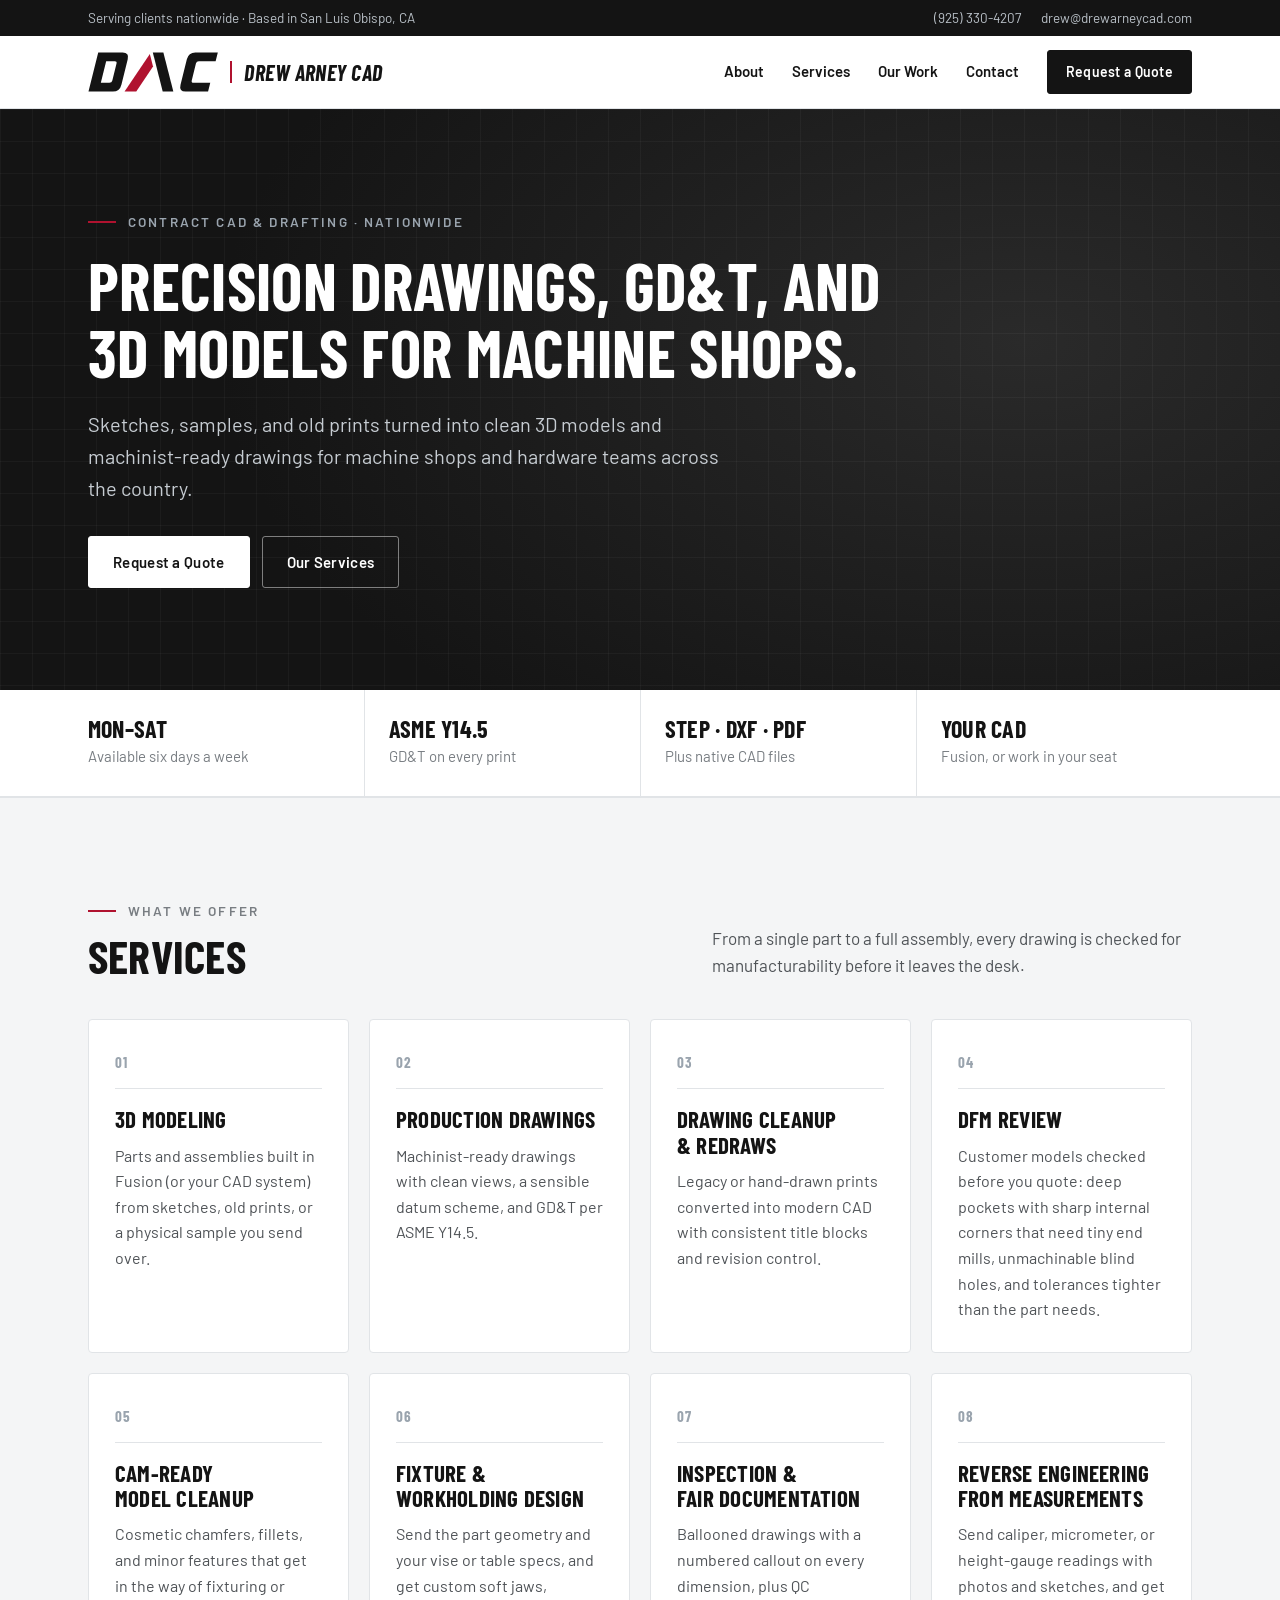
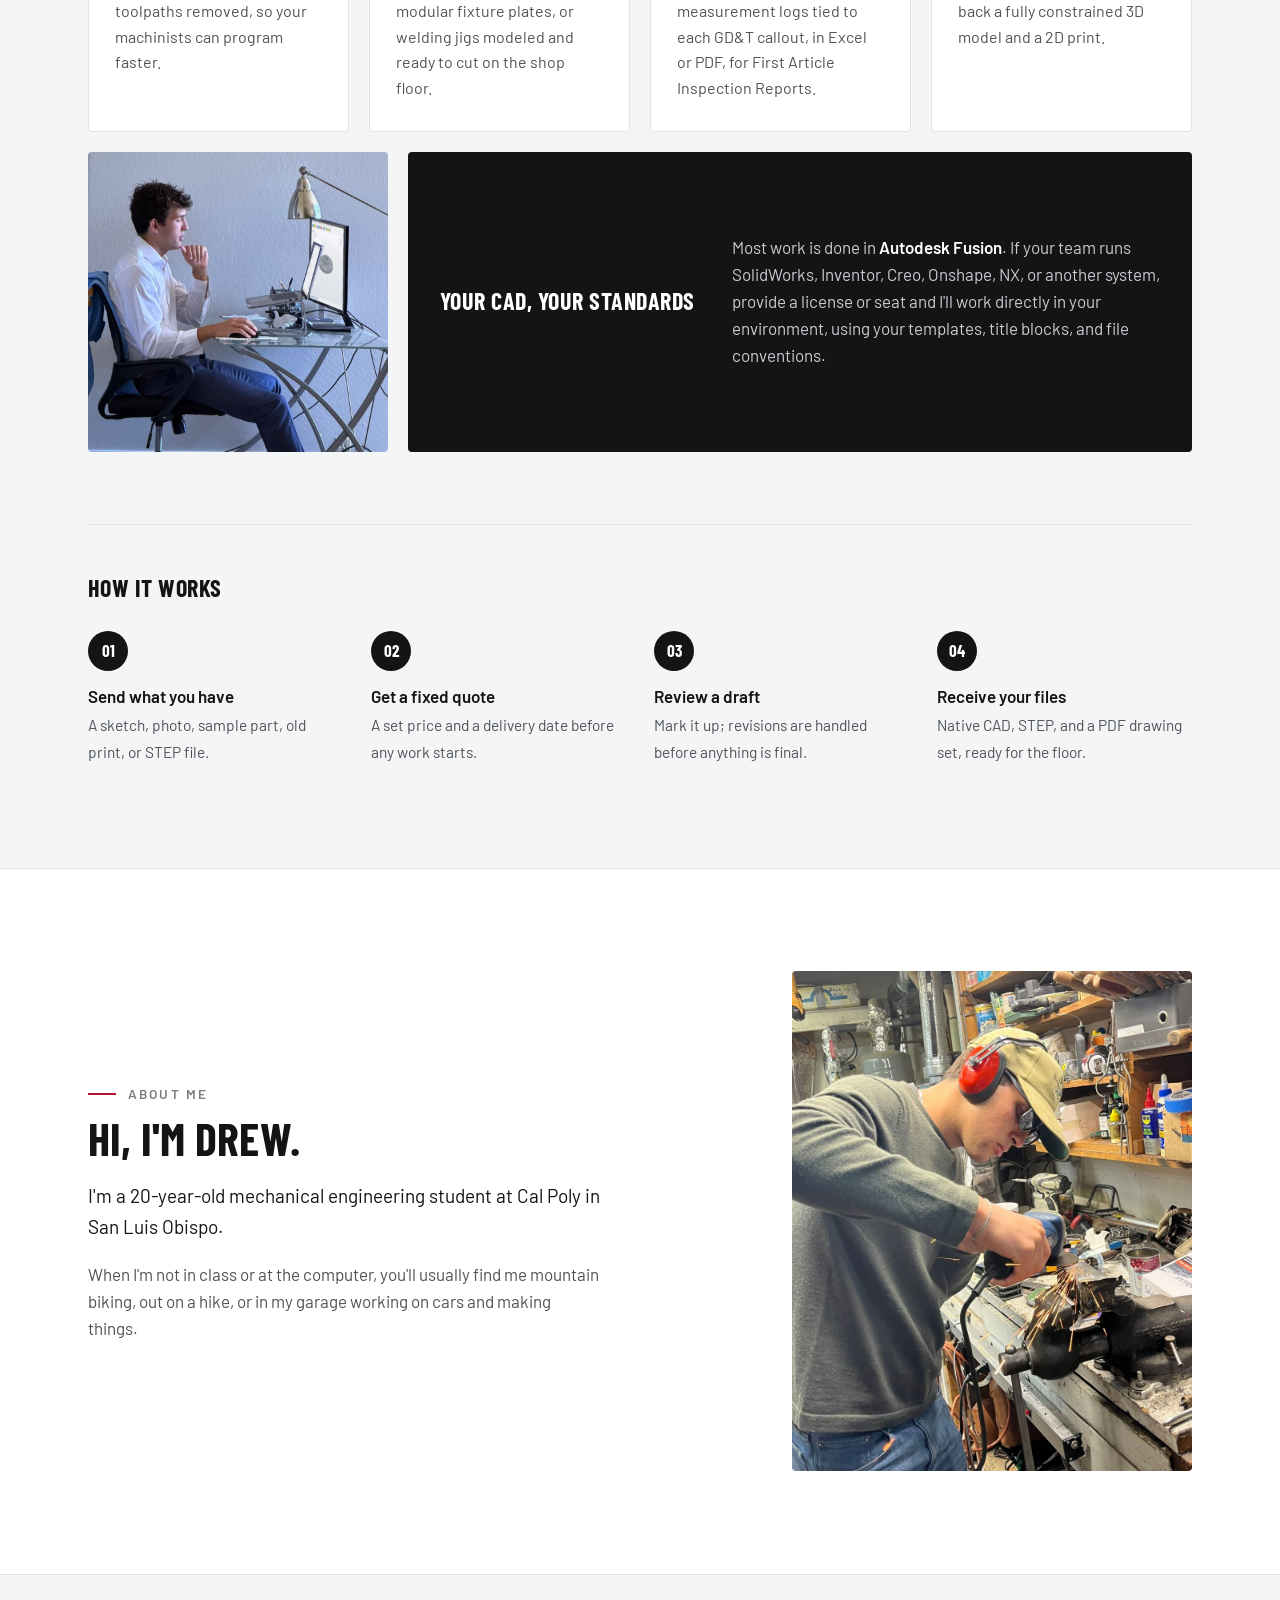
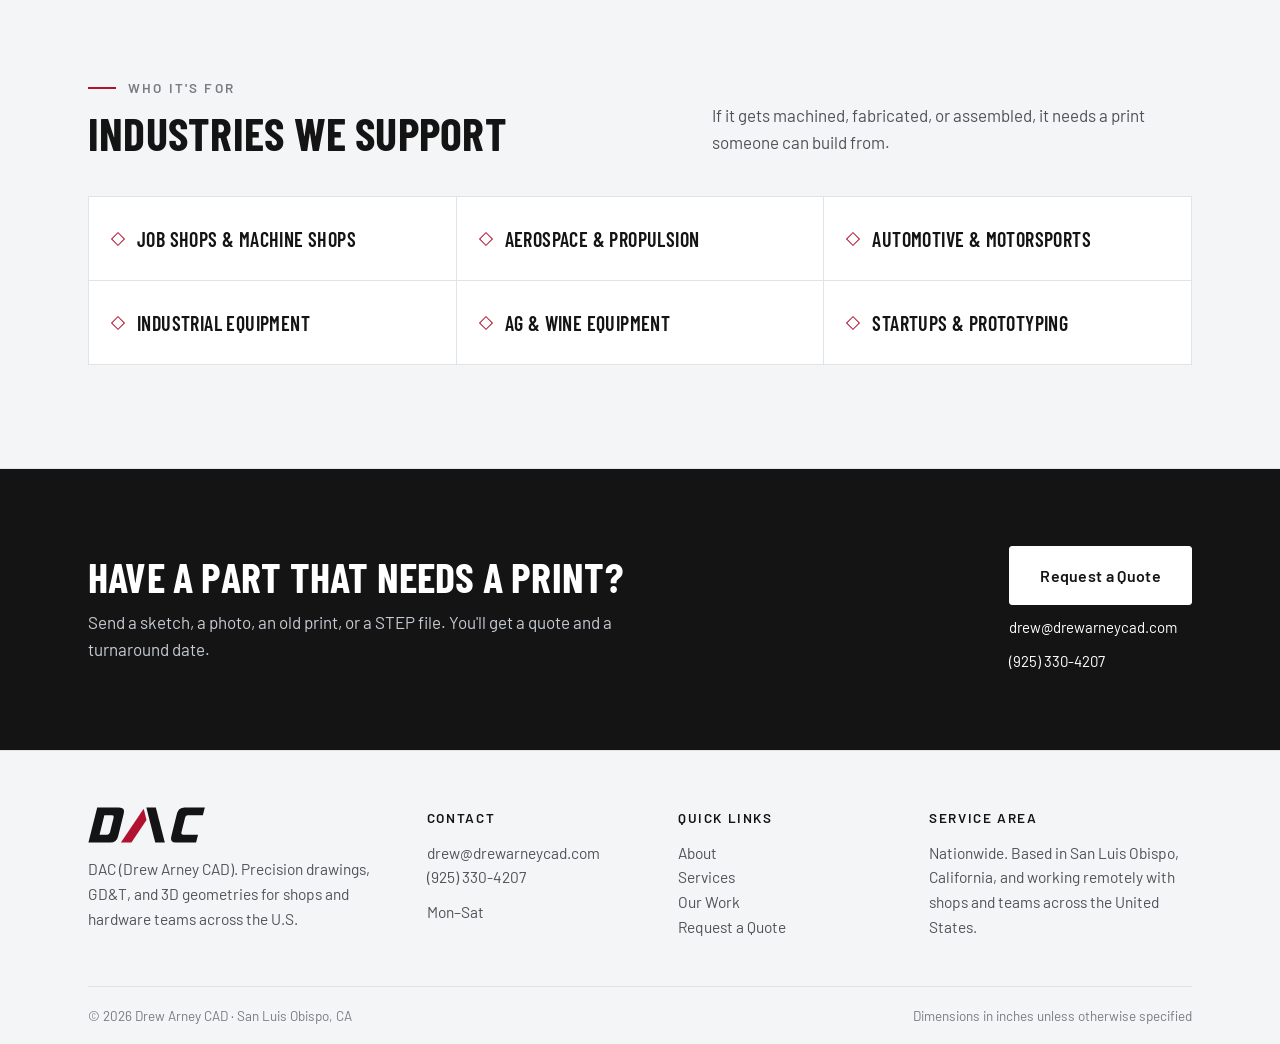
==== commit 28886dee: "Rebrand the site to DAC (Drew Arney CAD) Swap the AR logo for the DAC logo (same split A, with a D a" ====
--- a/index.html
+++ b/index.html
@@ -3,9 +3,9 @@
 <head>
   <meta charset="utf-8" />
   <meta name="viewport" content="width=device-width, initial-scale=1" />
-  <title>Arney Redrafting — Precision CAD &amp; Drafting</title>
+  <title>DAC — Drew Arney CAD | Precision CAD &amp; Drafting</title>
   <link rel="icon" href="logo-mark.svg" type="image/svg+xml" />
-  <meta name="description" content="Arney Redrafting: precision drawings, GD&T, and 3D CAD geometry for machine shops and hardware teams nationwide." />
+  <meta name="description" content="DAC (Drew Arney CAD): precision drawings, GD&T, and 3D CAD geometry for machine shops and hardware teams nationwide." />
   <link rel="preconnect" href="https://fonts.googleapis.com" />
   <link rel="preconnect" href="https://fonts.gstatic.com" crossorigin />
   <link rel="stylesheet" href="https://fonts.googleapis.com/css2?family=Barlow+Condensed:ital,wght@0,600;0,700;1,700&family=Barlow:wght@400;500;600&display=swap" />
@@ -26,7 +26,7 @@
   </div>
 
   <header class="topbar">
-    <a class="brand" href="#top"><svg class="logo" viewBox="55 95 1010 410" role="img" aria-label="Arney Redrafting"><g fill="currentColor"><g transform="translate(124.5,0) skewX(-14)"><path class="logo-red" d="M223,115 L288,244 L180,500 L60,500 Z"/><path d="M250,100 L358,100 L560,500 L451,500 Z"/></g><g transform="translate(254.7,0) skewX(-14)"><path fill-rule="evenodd" d="M486,100 L730,100 Q800,100 800,170 L800,277 Q800,337 740,337 L590,337 L590,500 L486,500 Z M590,190 L672,190 Q696,190 696,210 L696,227 Q696,247 672,247 L590,247 Z"/><path d="M590,337 L659.5,290 L930,500 L800,500 Z"/></g></g></svg><span id="brand-full" class="brand-full">Arney Redrafting</span></a>
+    <a class="brand" href="#top"><svg class="logo" viewBox="-315 95 1336 410" role="img" aria-label="DAC, Drew Arney CAD"><g fill="currentColor"><g transform="translate(124.5,0) skewX(-14)"><path class="logo-red" d="M223,115 L288,244 L180,500 L60,500 Z"/><path d="M250,100 L358,100 L560,500 L451,500 Z"/></g><g transform="translate(124.7,0) skewX(-14)"><path fill-rule="evenodd" transform="translate(-310,0)" d="M0,100 L250,100 Q320,100 320,170 L320,430 Q320,500 250,500 L0,500 Z M104,190 L192,190 Q216,190 216,214 L216,386 Q216,410 192,410 L104,410 Z"/><path transform="translate(616,0)" d="M300,100 L70,100 Q0,100 0,170 L0,430 Q0,500 70,500 L300,500 L300,410 L128,410 Q104,410 104,386 L104,214 Q104,190 128,190 L300,190 Z"/></g></g></svg><span id="brand-full" class="brand-full">Drew Arney CAD</span></a>
     <nav aria-label="Main">
       <a href="#about">About</a>
       <a href="#services">Services</a>
@@ -144,8 +144,8 @@
   <footer class="footer">
     <div class="footer-in">
       <div class="f-col">
-        <div class="f-logo"><svg class="logo" viewBox="55 95 1010 410" role="img" aria-label="Arney Redrafting"><g fill="currentColor"><g transform="translate(124.5,0) skewX(-14)"><path class="logo-red" d="M223,115 L288,244 L180,500 L60,500 Z"/><path d="M250,100 L358,100 L560,500 L451,500 Z"/></g><g transform="translate(254.7,0) skewX(-14)"><path fill-rule="evenodd" d="M486,100 L730,100 Q800,100 800,170 L800,277 Q800,337 740,337 L590,337 L590,500 L486,500 Z M590,190 L672,190 Q696,190 696,210 L696,227 Q696,247 672,247 L590,247 Z"/><path d="M590,337 L659.5,290 L930,500 L800,500 Z"/></g></g></svg></div>
-        <p>Arney Redrafting. Precision drawings, GD&amp;T, and 3D geometries for shops and hardware teams across the U.S.</p>
+        <div class="f-logo"><svg class="logo" viewBox="-315 95 1336 410" role="img" aria-label="DAC, Drew Arney CAD"><g fill="currentColor"><g transform="translate(124.5,0) skewX(-14)"><path class="logo-red" d="M223,115 L288,244 L180,500 L60,500 Z"/><path d="M250,100 L358,100 L560,500 L451,500 Z"/></g><g transform="translate(124.7,0) skewX(-14)"><path fill-rule="evenodd" transform="translate(-310,0)" d="M0,100 L250,100 Q320,100 320,170 L320,430 Q320,500 250,500 L0,500 Z M104,190 L192,190 Q216,190 216,214 L216,386 Q216,410 192,410 L104,410 Z"/><path transform="translate(616,0)" d="M300,100 L70,100 Q0,100 0,170 L0,430 Q0,500 70,500 L300,500 L300,410 L128,410 Q104,410 104,386 L104,214 Q104,190 128,190 L300,190 Z"/></g></g></svg></div>
+        <p>DAC (Drew Arney CAD). Precision drawings, GD&amp;T, and 3D geometries for shops and hardware teams across the U.S.</p>
       </div>
       <div class="f-col">
         <h4>Contact</h4>
@@ -162,7 +162,7 @@
       </div>
     </div>
     <div class="f-bottom">
-      <span>© <span id="year"></span> <span id="foot-name">Arney Redrafting</span> · San Luis Obispo, CA</span>
+      <span>© <span id="year"></span> <span id="foot-name">Drew Arney CAD</span> · San Luis Obispo, CA</span>
       <span>Dimensions in inches unless otherwise specified</span>
     </div>
   </footer>
--- a/styles.css
+++ b/styles.css
@@ -1,4 +1,4 @@
-/* Arney Redrafting — clean machine-shop layout. Matte black, steel, and white,
+/* DAC (Drew Arney CAD) — clean machine-shop layout. Matte black, steel, and white,
    with the logo's crimson used sparingly for accents.
    Utility bar → white nav → dark hero → facts strip →
    about + process → services → industries → quote banner → footer. */
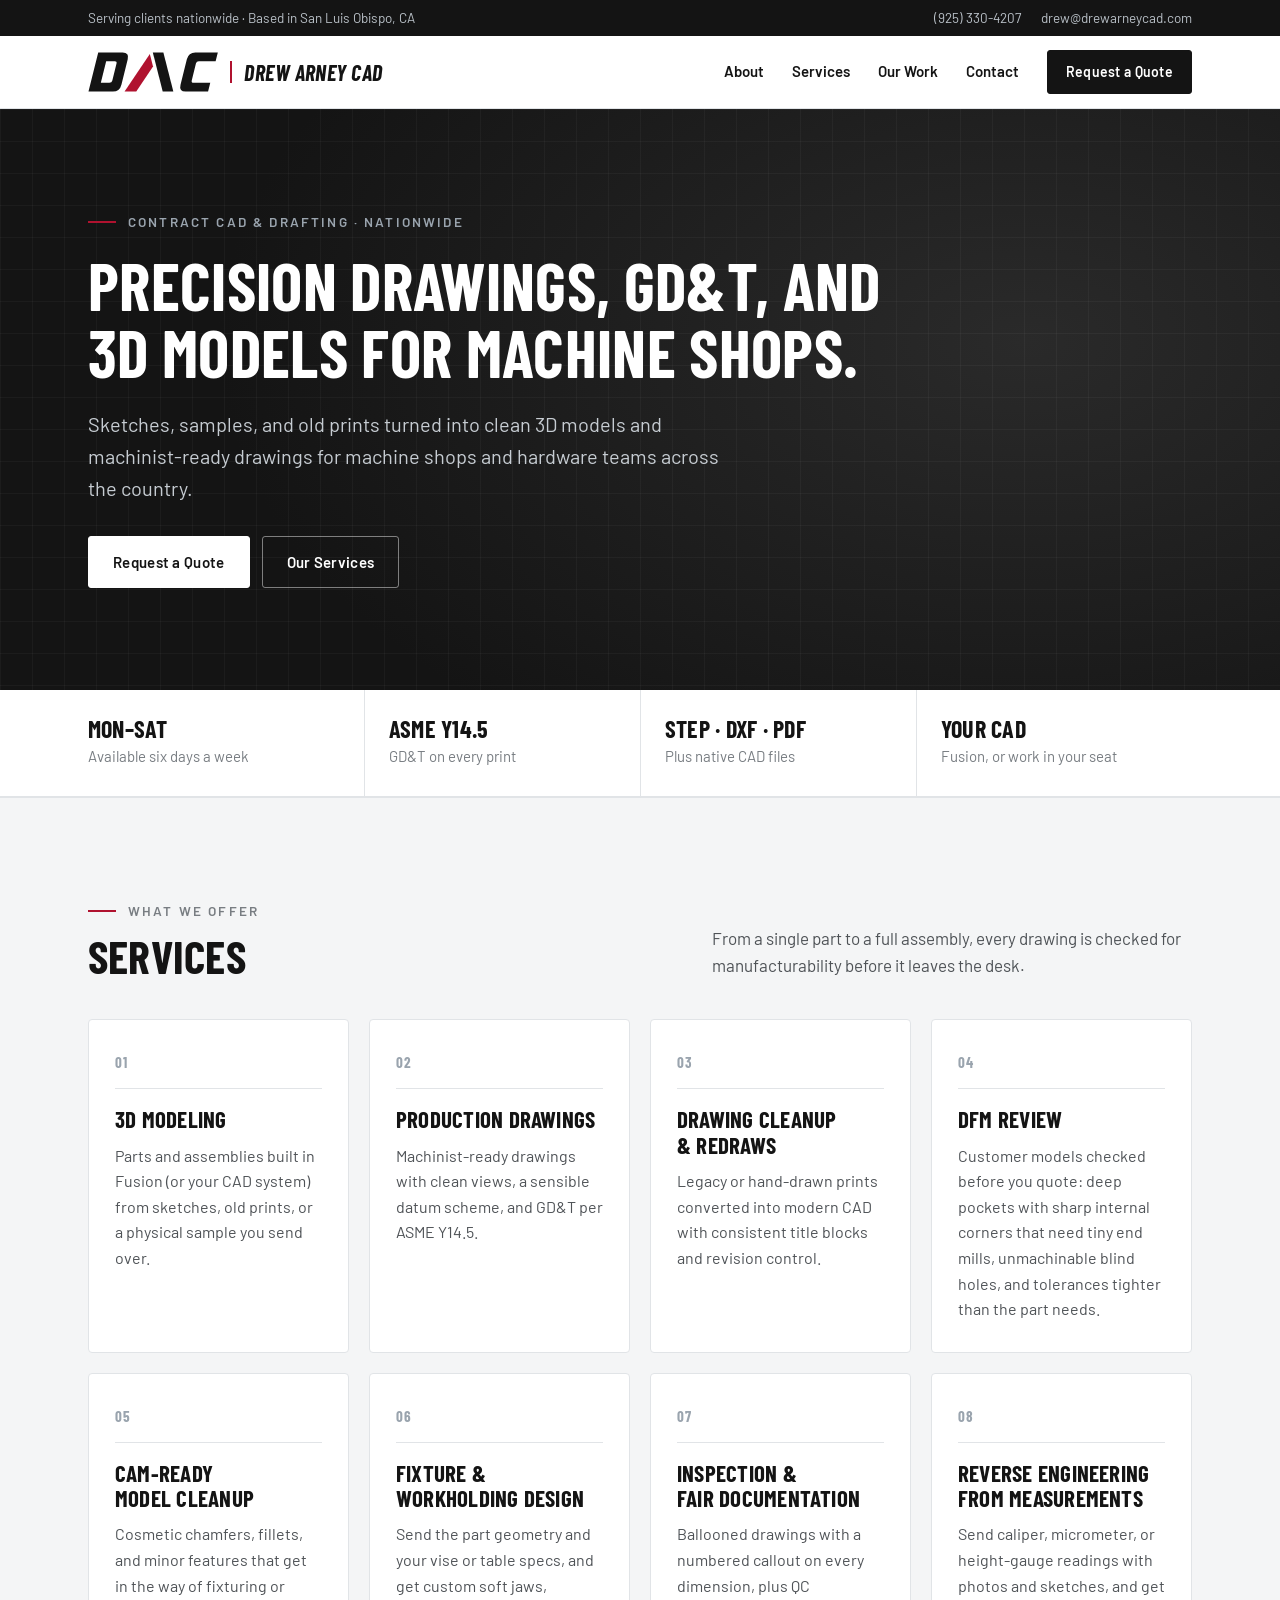
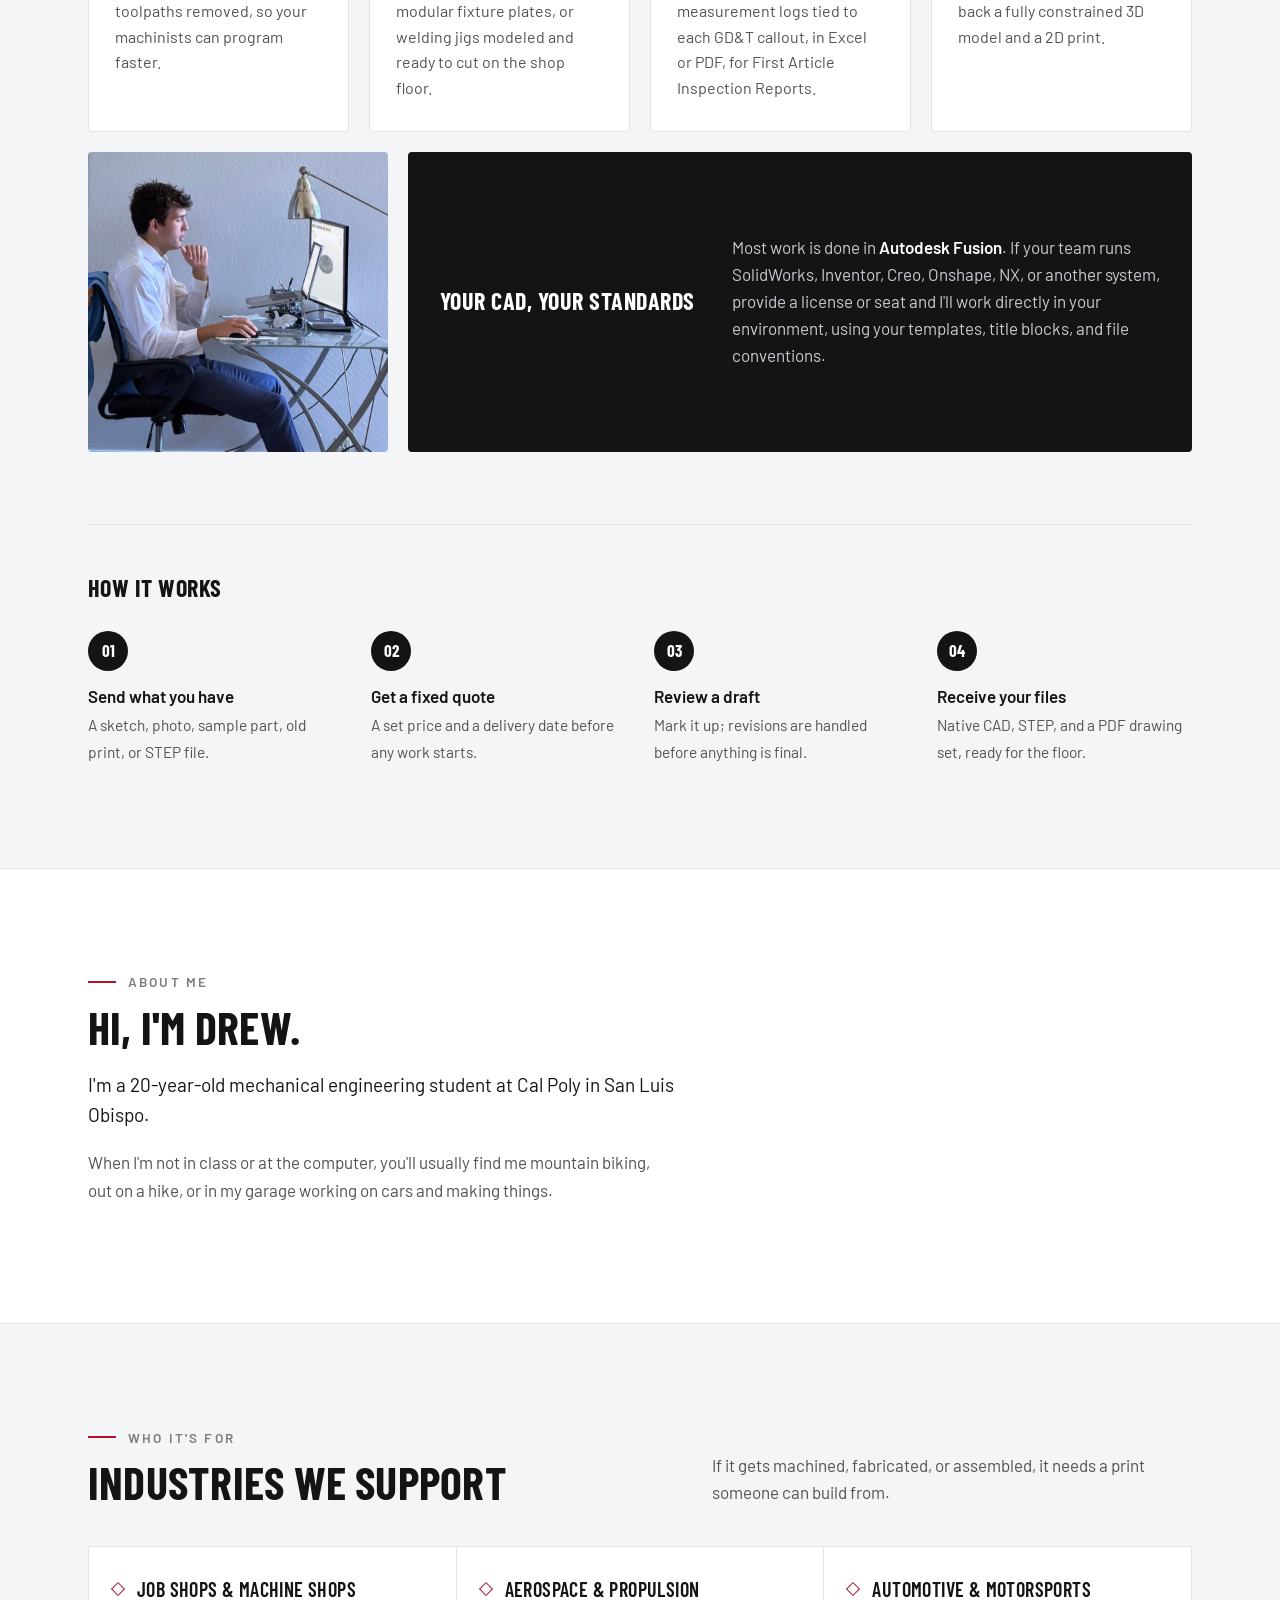
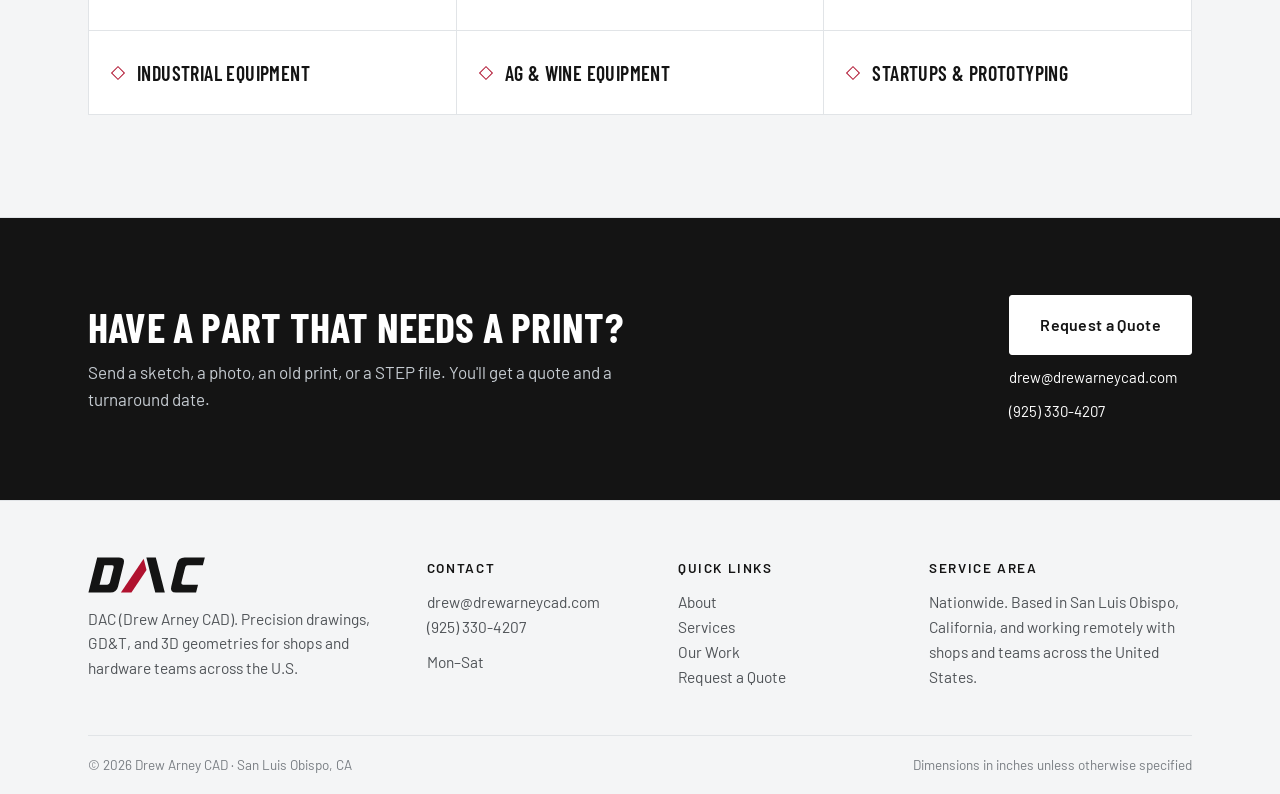
==== commit 2fdb1e0e: "Remove the shop grinding photo from the About section The About section is now text only; the image " ====
--- a/index.html
+++ b/index.html
@@ -93,16 +93,11 @@
     </section>
 
     <section id="about" class="section">
-      <div class="split split-photo">
-        <div>
-          <p class="kicker">About me</p>
-          <h2>Hi, I'm Drew.</h2>
-          <p class="body-lg">I'm a 20-year-old mechanical engineering student at Cal Poly in San Luis Obispo.</p>
-          <p>When I'm not in class or at the computer, you'll usually find me mountain biking, out on a hike, or in my garage working on cars and making things.</p>
-        </div>
-        <figure class="photo photo-shop">
-          <img src="img/shop-grinding.jpg" alt="Drew grinding a steel part at the workbench in his garage" width="1000" height="1250" loading="lazy" />
-        </figure>
+      <div class="about">
+        <p class="kicker">About me</p>
+        <h2>Hi, I'm Drew.</h2>
+        <p class="body-lg">I'm a 20-year-old mechanical engineering student at Cal Poly in San Luis Obispo.</p>
+        <p>When I'm not in class or at the computer, you'll usually find me mountain biking, out on a hike, or in my garage working on cars and making things.</p>
       </div>
     </section>
 
--- a/styles.css
+++ b/styles.css
@@ -152,9 +152,9 @@
 .photo { margin: 0; }
 .photo img { display: block; width: 100%; height: auto; aspect-ratio: 1; object-fit: cover; border-radius: 4px; }
 .split > .photo { max-width: 400px; width: 100%; justify-self: end; }
-.photo-shop img { aspect-ratio: 4 / 5; object-position: 50% 30%; }
 
 /* about + process */
+.about p { max-width: 58ch; }
 .split { display: grid; grid-template-columns: minmax(0, 1fr) minmax(0, 1fr); gap: clamp(36px, 6vw, 80px); align-items: center; }
 .split p { max-width: 58ch; }
 .process { margin-top: clamp(48px, 6vw, 72px); padding-top: clamp(32px, 4vw, 44px); border-top: 1px solid var(--line); }
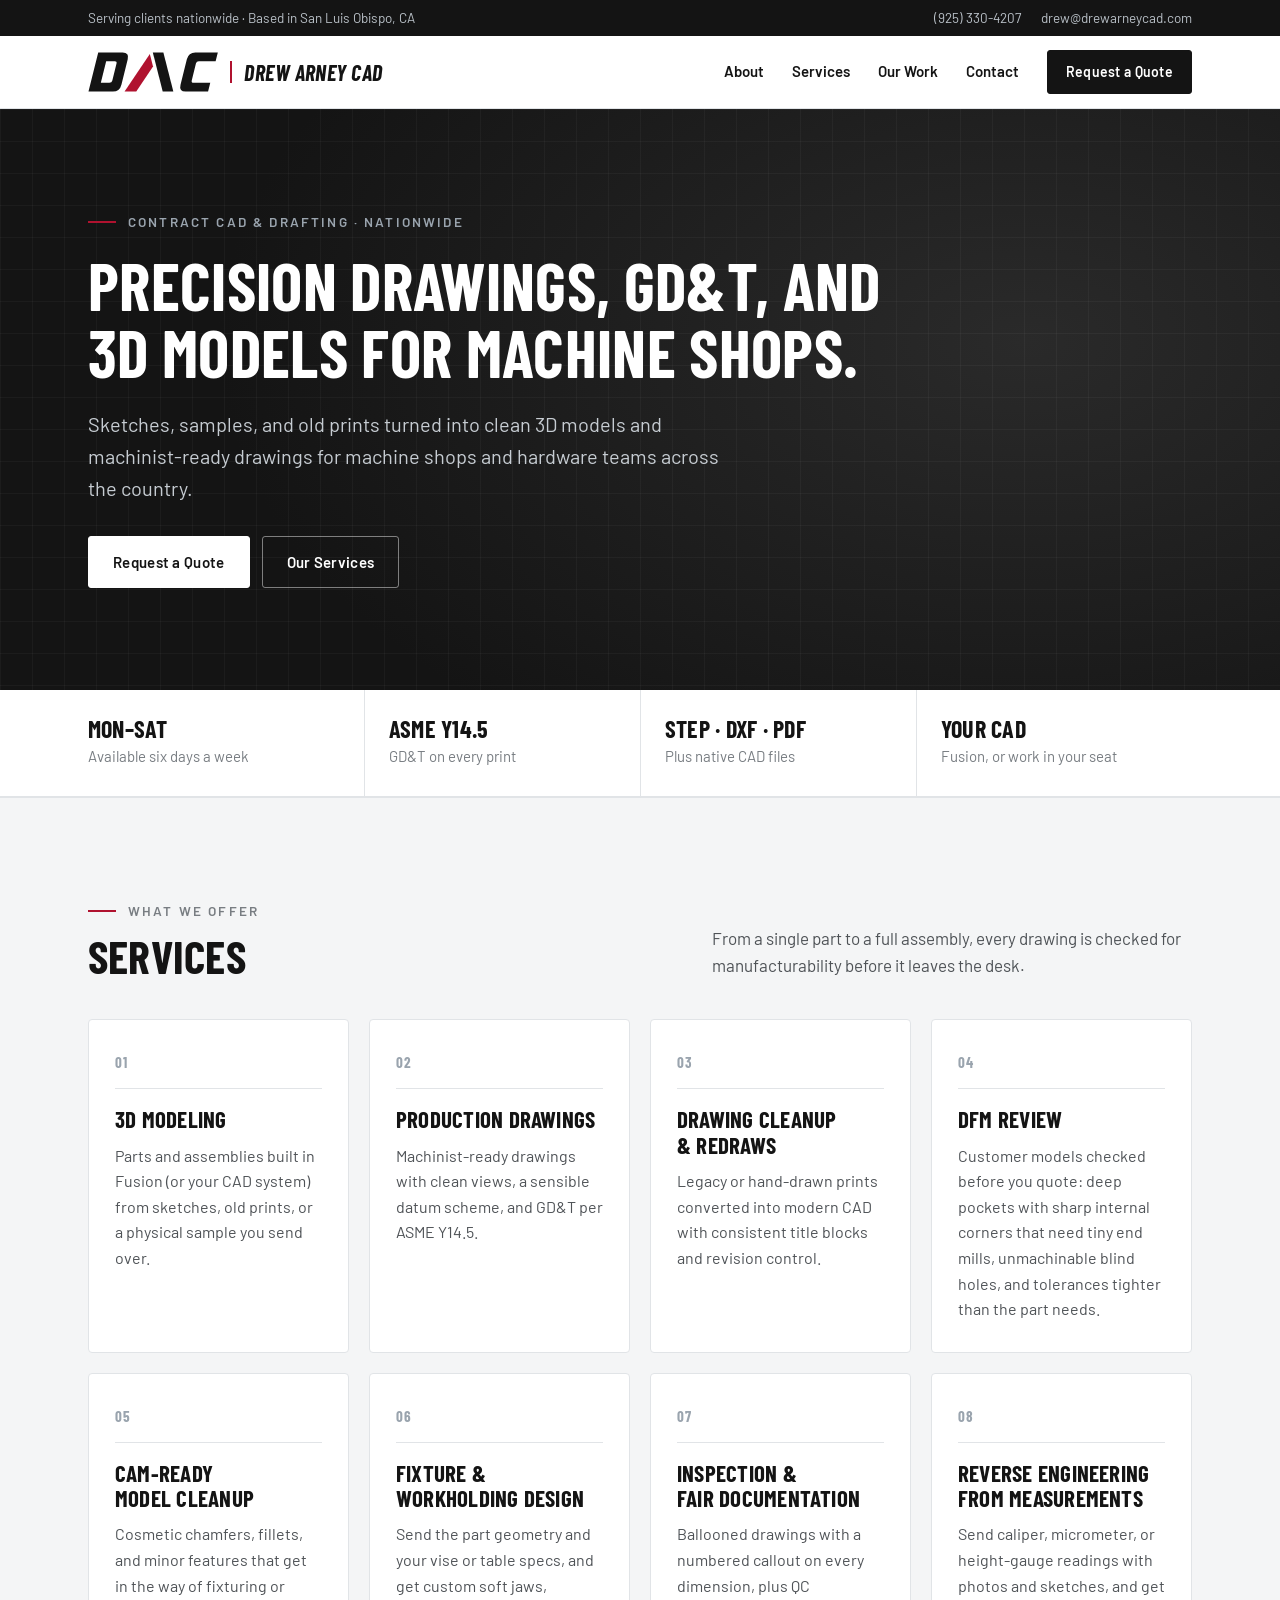
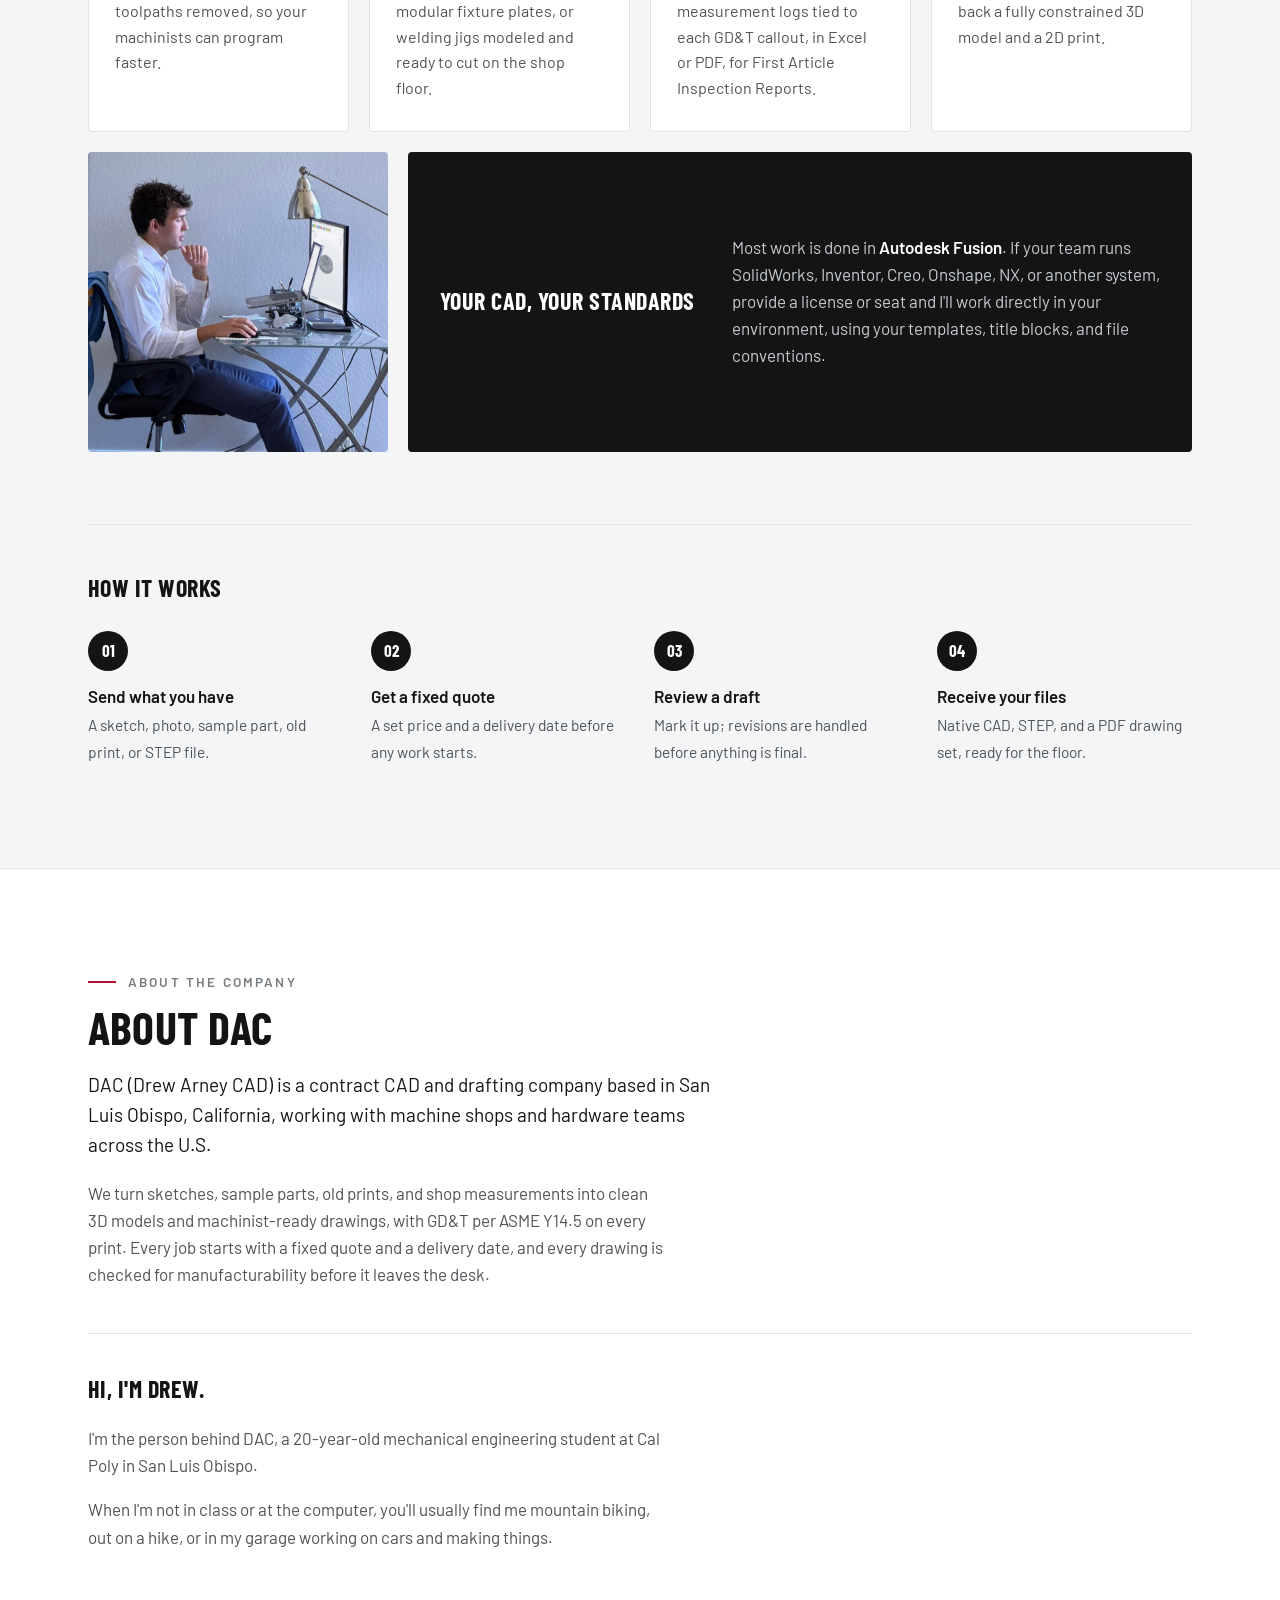
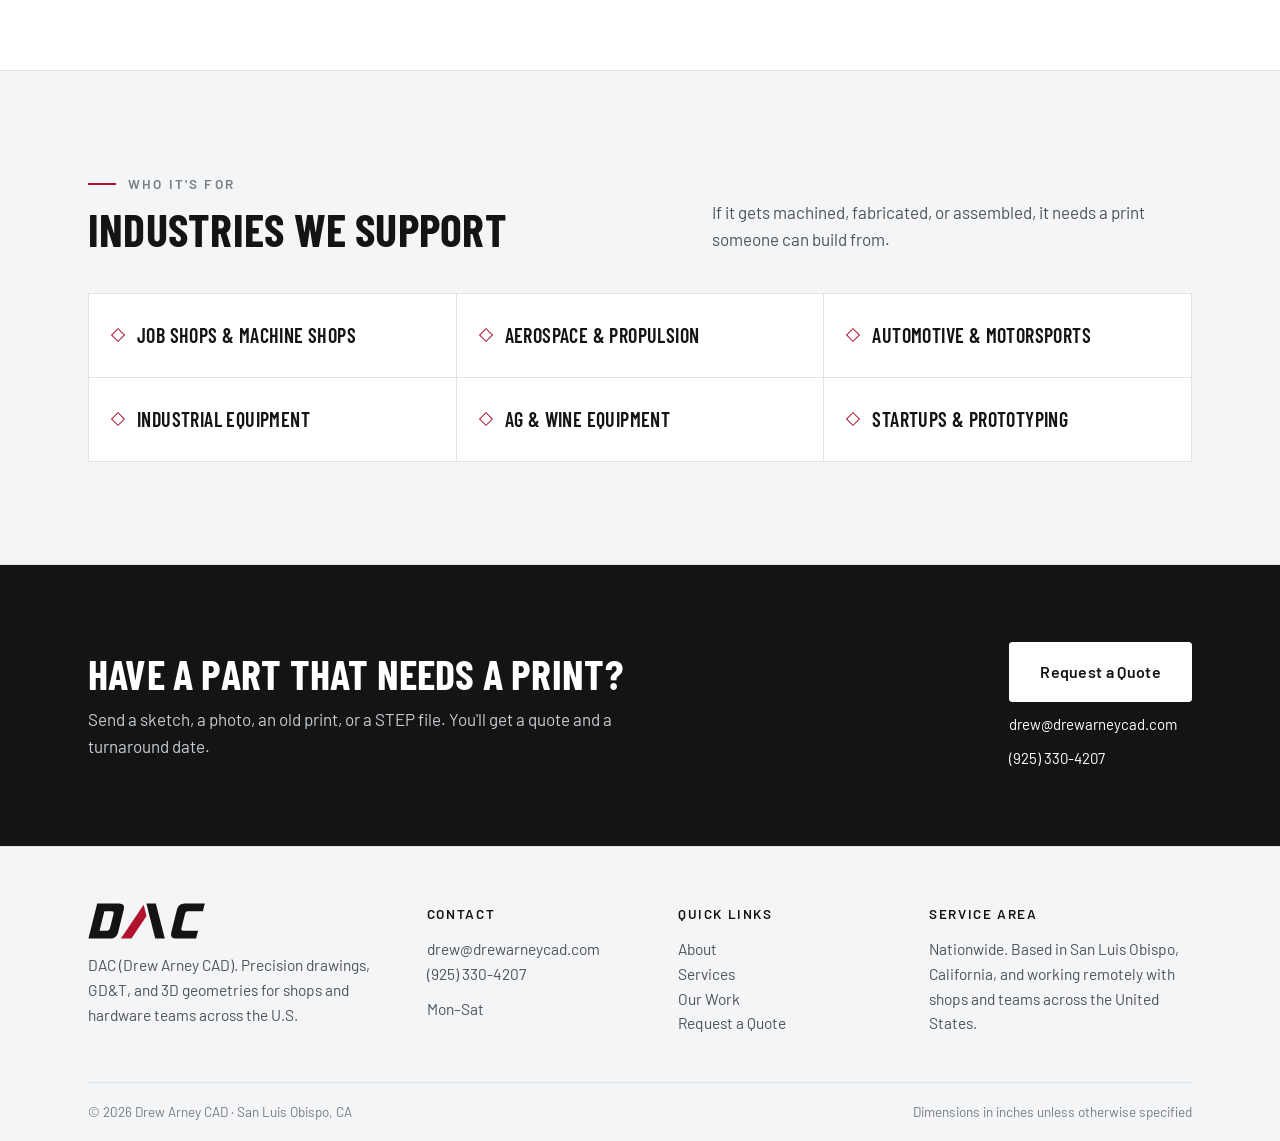
==== commit 84d66ed8: "Turn the About section into an About DAC section with a founder note Lead with what the company does" ====
--- a/index.html
+++ b/index.html
@@ -94,10 +94,15 @@
 
     <section id="about" class="section">
       <div class="about">
-        <p class="kicker">About me</p>
-        <h2>Hi, I'm Drew.</h2>
-        <p class="body-lg">I'm a 20-year-old mechanical engineering student at Cal Poly in San Luis Obispo.</p>
-        <p>When I'm not in class or at the computer, you'll usually find me mountain biking, out on a hike, or in my garage working on cars and making things.</p>
+        <p class="kicker">About the company</p>
+        <h2>About DAC</h2>
+        <p class="body-lg">DAC (Drew Arney CAD) is a contract CAD and drafting company based in San Luis Obispo, California, working with machine shops and hardware teams across the U.S.</p>
+        <p>We turn sketches, sample parts, old prints, and shop measurements into clean 3D models and machinist-ready drawings, with GD&amp;T per ASME Y14.5 on every print. Every job starts with a fixed quote and a delivery date, and every drawing is checked for manufacturability before it leaves the desk.</p>
+        <div class="founder">
+          <h3>Hi, I'm Drew.</h3>
+          <p>I'm the person behind DAC, a 20-year-old mechanical engineering student at Cal Poly in San Luis Obispo.</p>
+          <p>When I'm not in class or at the computer, you'll usually find me mountain biking, out on a hike, or in my garage working on cars and making things.</p>
+        </div>
       </div>
     </section>
 
--- a/styles.css
+++ b/styles.css
@@ -155,6 +155,8 @@
 
 /* about + process */
 .about p { max-width: 58ch; }
+.founder { margin-top: clamp(32px, 4vw, 44px); padding-top: clamp(28px, 3vw, 36px); border-top: 1px solid var(--line); }
+.founder h3 { margin: 0 0 12px; font-family: var(--display); font-size: 24px; text-transform: uppercase; letter-spacing: .02em; }
 .split { display: grid; grid-template-columns: minmax(0, 1fr) minmax(0, 1fr); gap: clamp(36px, 6vw, 80px); align-items: center; }
 .split p { max-width: 58ch; }
 .process { margin-top: clamp(48px, 6vw, 72px); padding-top: clamp(32px, 4vw, 44px); border-top: 1px solid var(--line); }
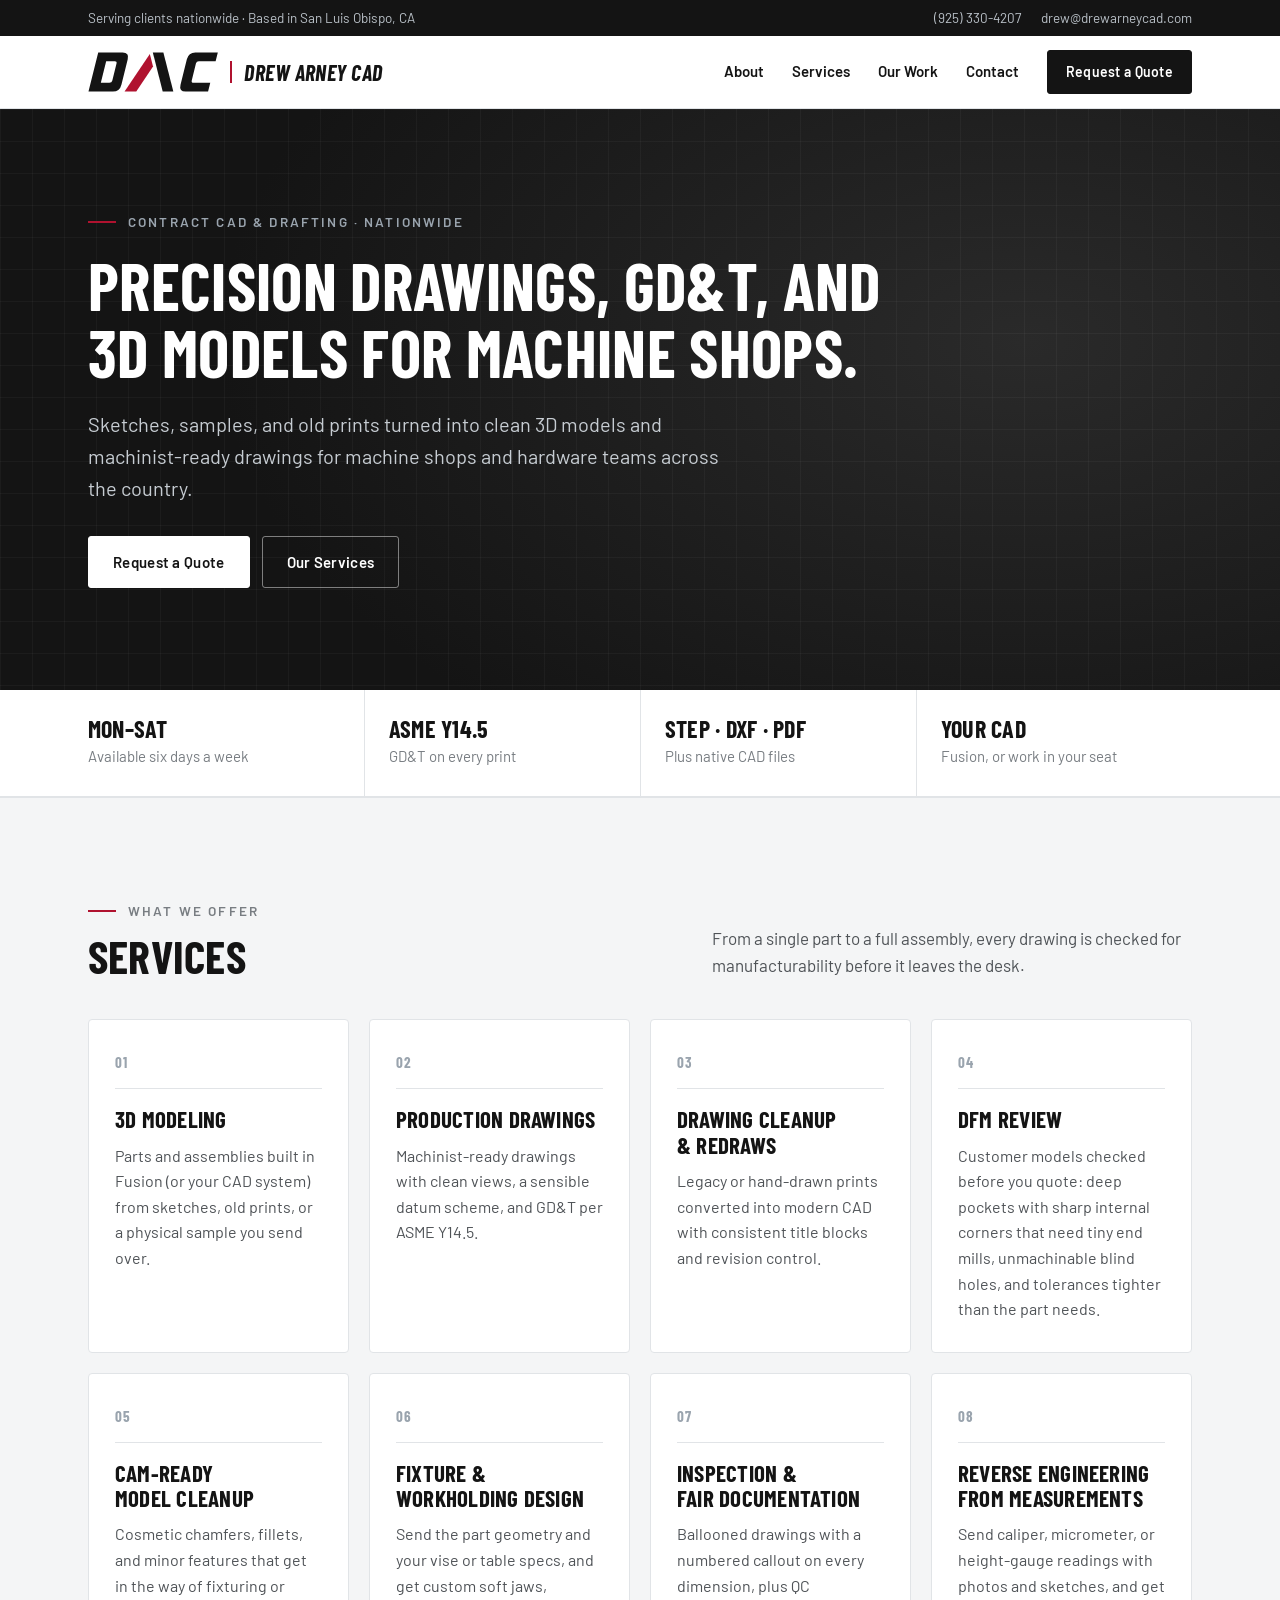
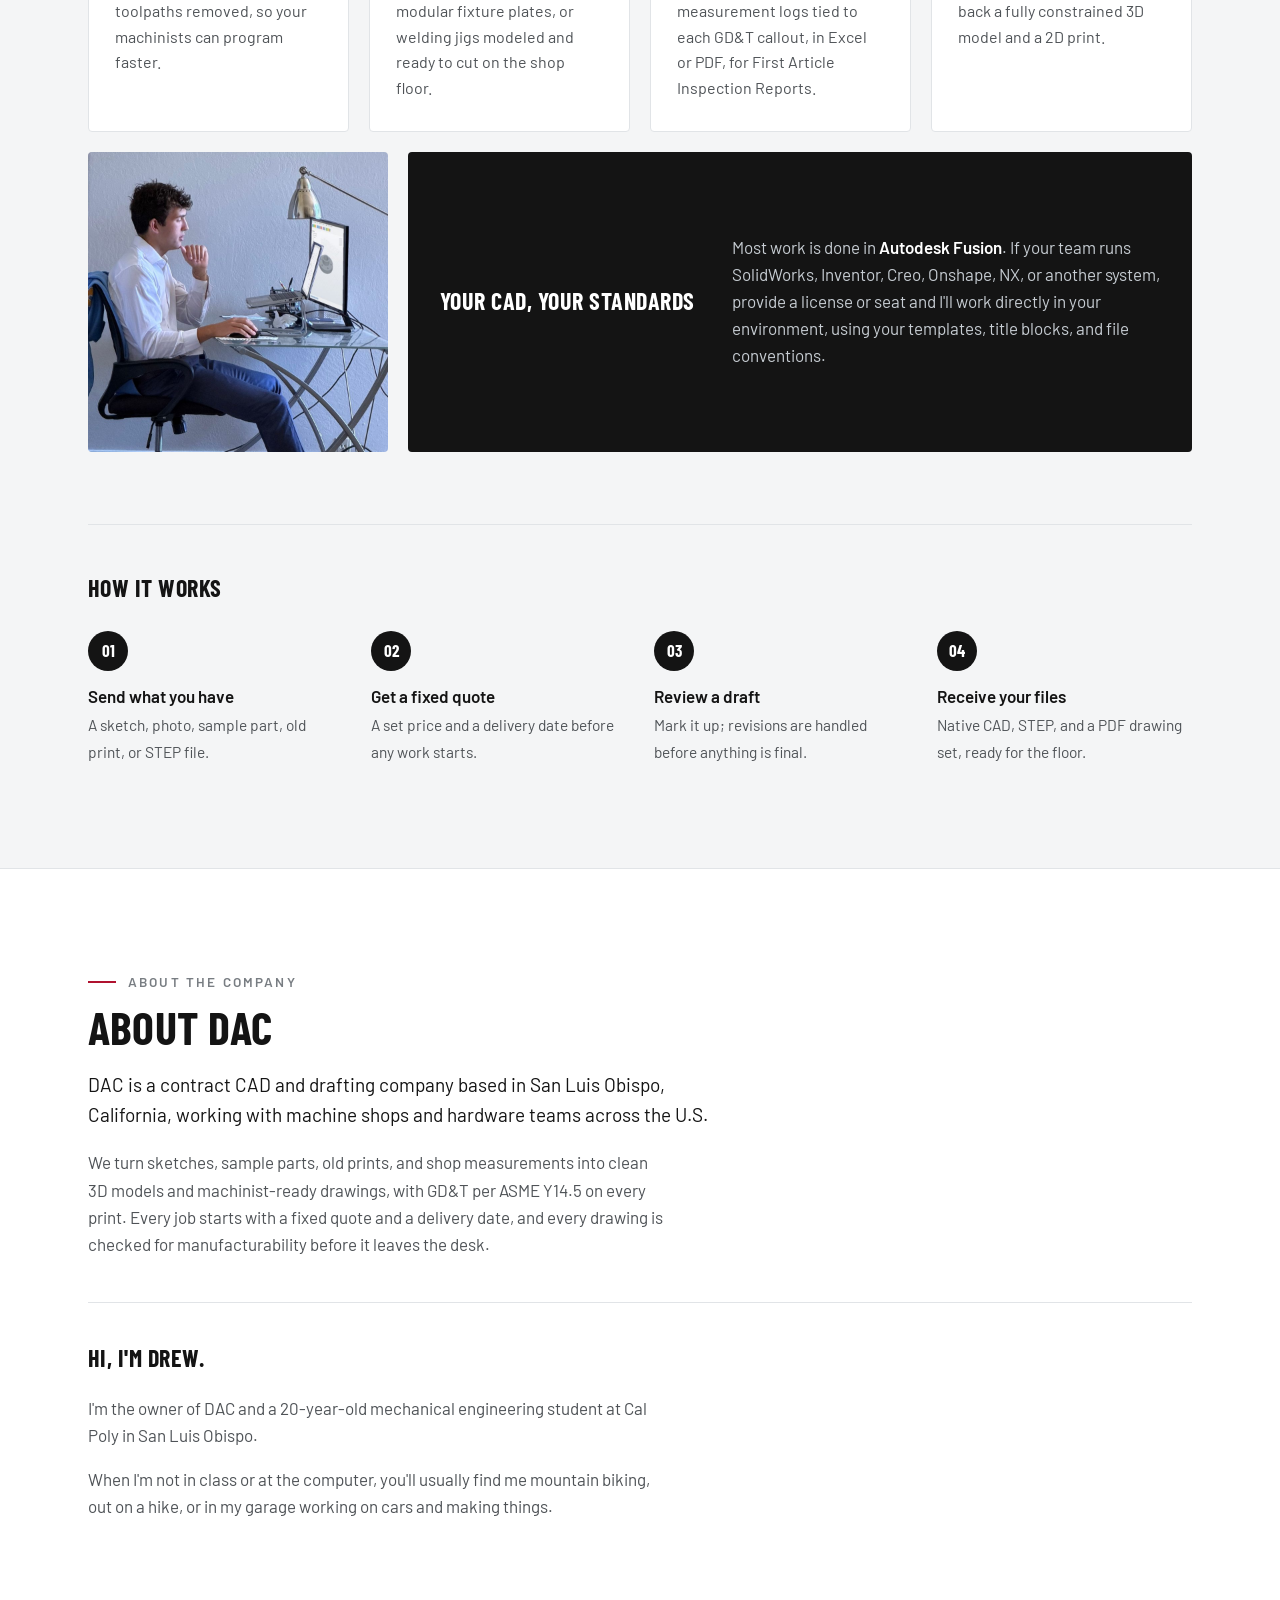
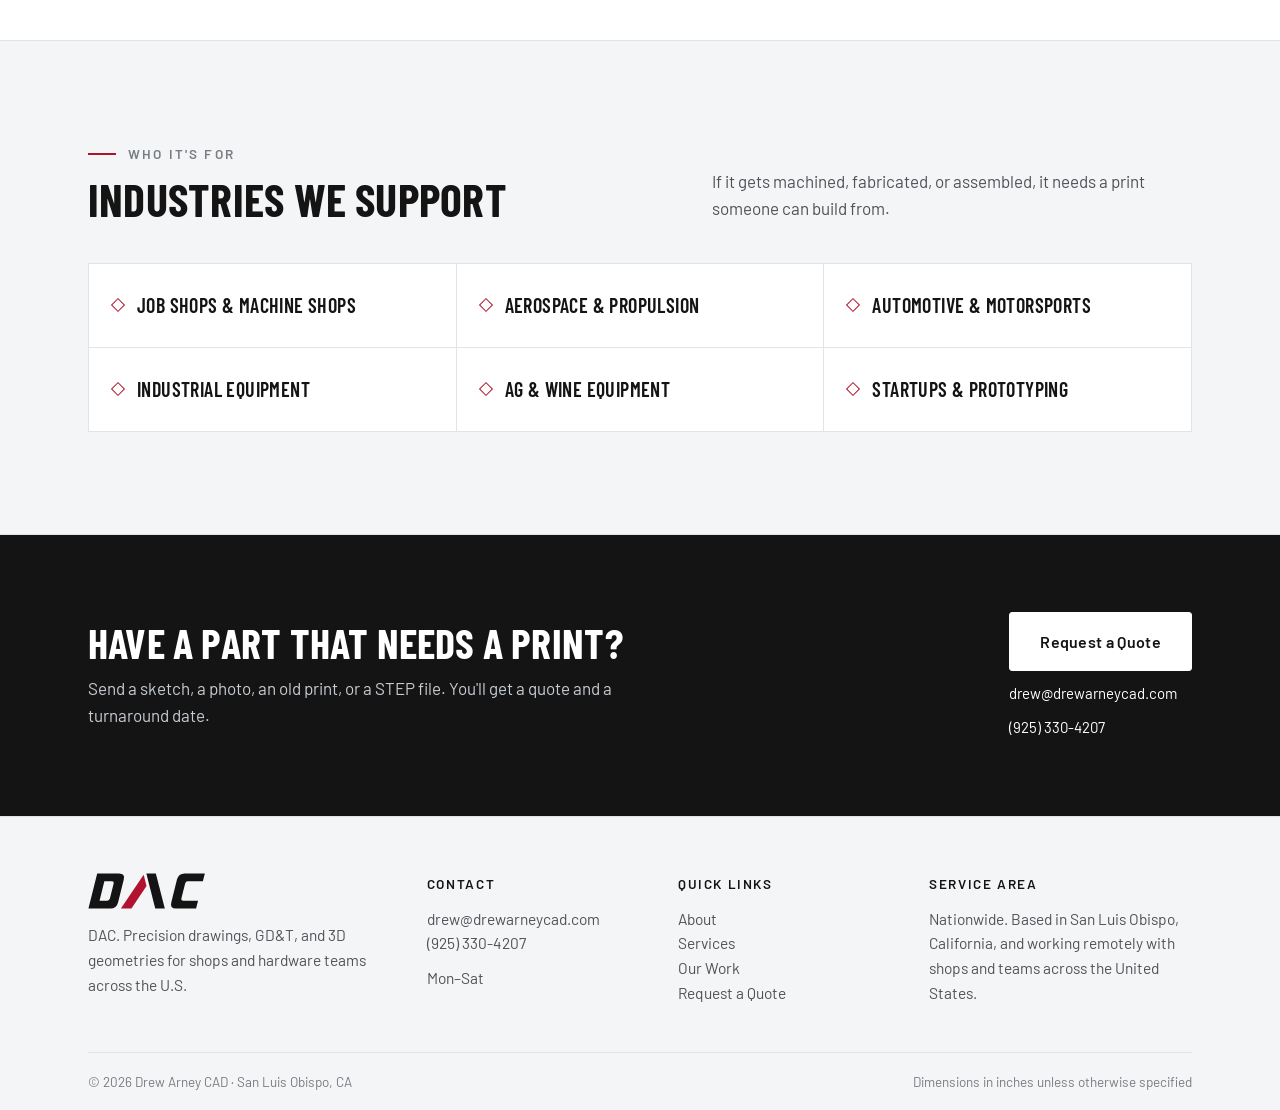
==== commit f9139d4f: "Drop the "(Drew Arney CAD)" asides, call Drew the owner, add reverse logo Remove the parenthetical f" ====
--- a/index.html
+++ b/index.html
@@ -5,7 +5,7 @@
   <meta name="viewport" content="width=device-width, initial-scale=1" />
   <title>DAC — Drew Arney CAD | Precision CAD &amp; Drafting</title>
   <link rel="icon" href="logo-mark.svg" type="image/svg+xml" />
-  <meta name="description" content="DAC (Drew Arney CAD): precision drawings, GD&T, and 3D CAD geometry for machine shops and hardware teams nationwide." />
+  <meta name="description" content="DAC: precision drawings, GD&T, and 3D CAD geometry for machine shops and hardware teams nationwide." />
   <link rel="preconnect" href="https://fonts.googleapis.com" />
   <link rel="preconnect" href="https://fonts.gstatic.com" crossorigin />
   <link rel="stylesheet" href="https://fonts.googleapis.com/css2?family=Barlow+Condensed:ital,wght@0,600;0,700;1,700&family=Barlow:wght@400;500;600&display=swap" />
@@ -96,11 +96,11 @@
       <div class="about">
         <p class="kicker">About the company</p>
         <h2>About DAC</h2>
-        <p class="body-lg">DAC (Drew Arney CAD) is a contract CAD and drafting company based in San Luis Obispo, California, working with machine shops and hardware teams across the U.S.</p>
+        <p class="body-lg">DAC is a contract CAD and drafting company based in San Luis Obispo, California, working with machine shops and hardware teams across the U.S.</p>
         <p>We turn sketches, sample parts, old prints, and shop measurements into clean 3D models and machinist-ready drawings, with GD&amp;T per ASME Y14.5 on every print. Every job starts with a fixed quote and a delivery date, and every drawing is checked for manufacturability before it leaves the desk.</p>
         <div class="founder">
           <h3>Hi, I'm Drew.</h3>
-          <p>I'm the person behind DAC, a 20-year-old mechanical engineering student at Cal Poly in San Luis Obispo.</p>
+          <p>I'm the owner of DAC and a 20-year-old mechanical engineering student at Cal Poly in San Luis Obispo.</p>
           <p>When I'm not in class or at the computer, you'll usually find me mountain biking, out on a hike, or in my garage working on cars and making things.</p>
         </div>
       </div>
@@ -145,7 +145,7 @@
     <div class="footer-in">
       <div class="f-col">
         <div class="f-logo"><svg class="logo" viewBox="-315 95 1336 410" role="img" aria-label="DAC, Drew Arney CAD"><g fill="currentColor"><g transform="translate(124.5,0) skewX(-14)"><path class="logo-red" d="M223,115 L288,244 L180,500 L60,500 Z"/><path d="M250,100 L358,100 L560,500 L451,500 Z"/></g><g transform="translate(124.7,0) skewX(-14)"><path fill-rule="evenodd" transform="translate(-310,0)" d="M0,100 L250,100 Q320,100 320,170 L320,430 Q320,500 250,500 L0,500 Z M104,190 L192,190 Q216,190 216,214 L216,386 Q216,410 192,410 L104,410 Z"/><path transform="translate(616,0)" d="M300,100 L70,100 Q0,100 0,170 L0,430 Q0,500 70,500 L300,500 L300,410 L128,410 Q104,410 104,386 L104,214 Q104,190 128,190 L300,190 Z"/></g></g></svg></div>
-        <p>DAC (Drew Arney CAD). Precision drawings, GD&amp;T, and 3D geometries for shops and hardware teams across the U.S.</p>
+        <p>DAC. Precision drawings, GD&amp;T, and 3D geometries for shops and hardware teams across the U.S.</p>
       </div>
       <div class="f-col">
         <h4>Contact</h4>
